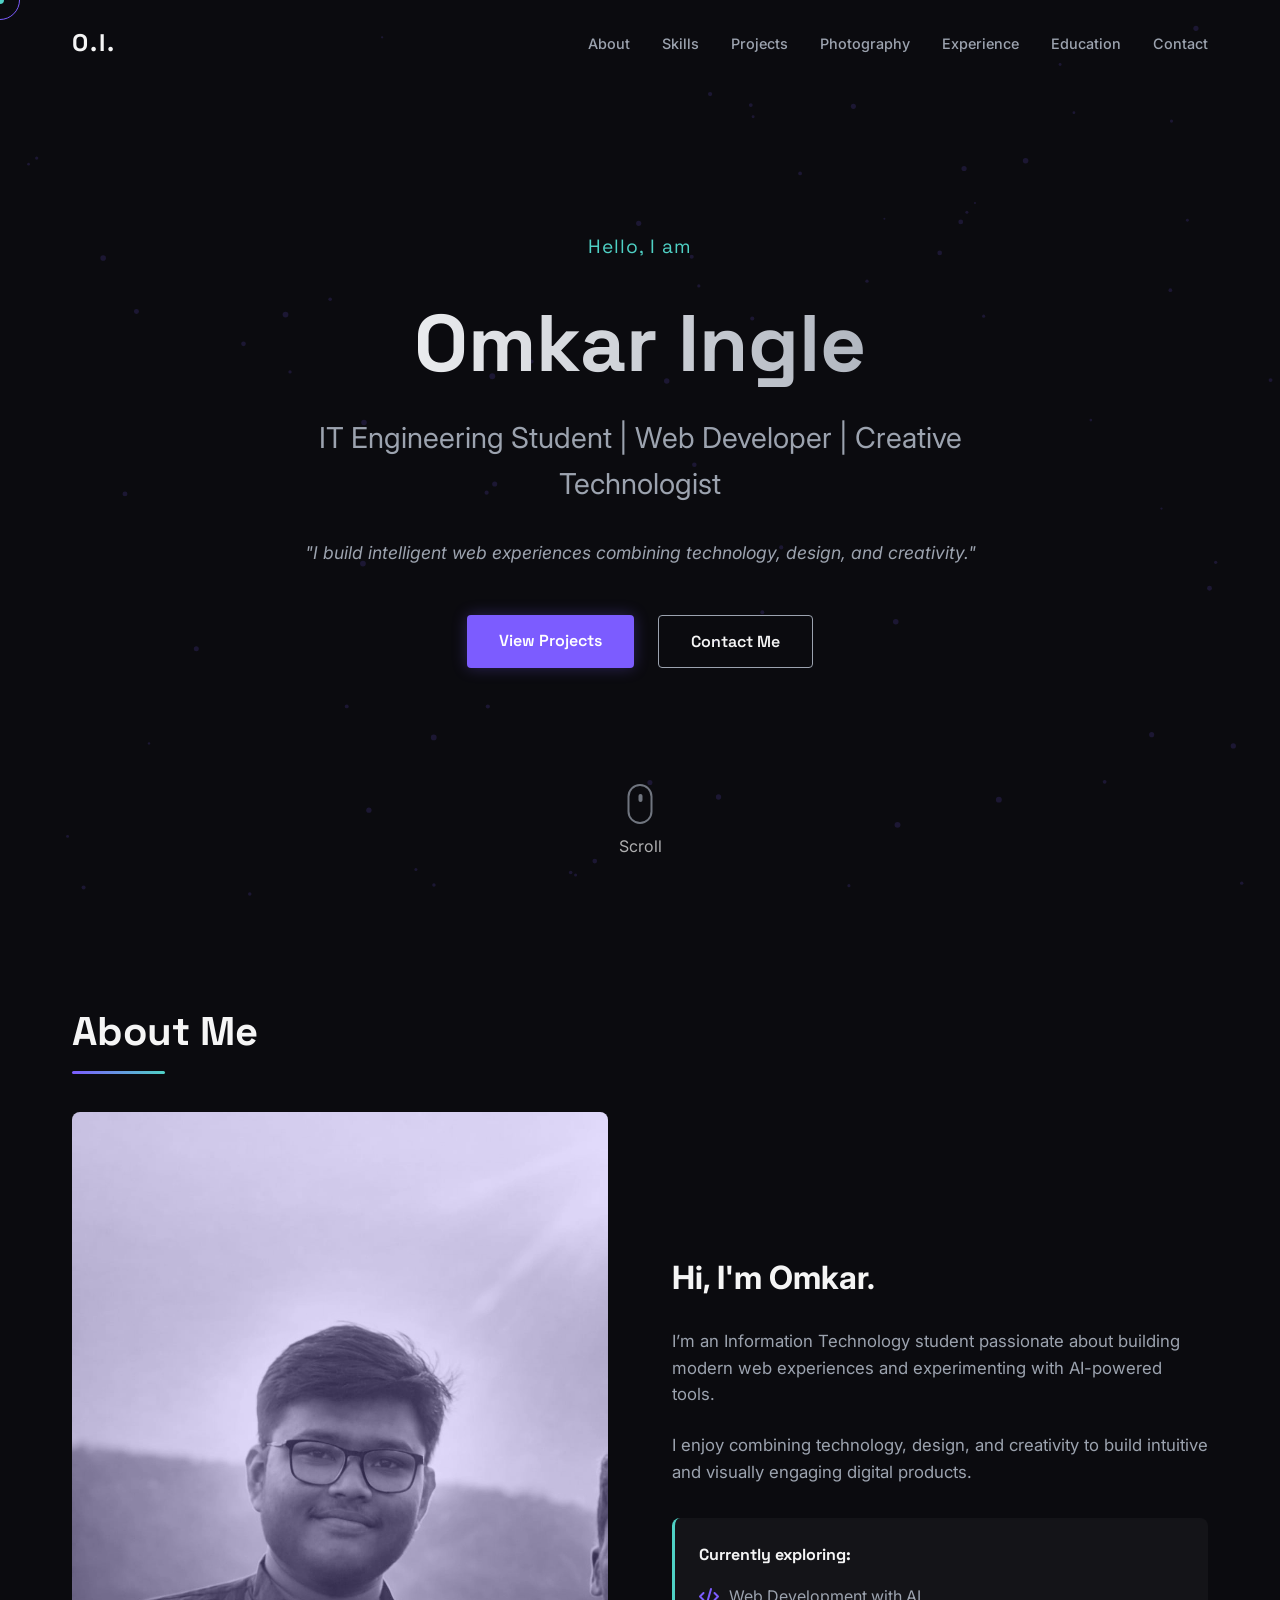
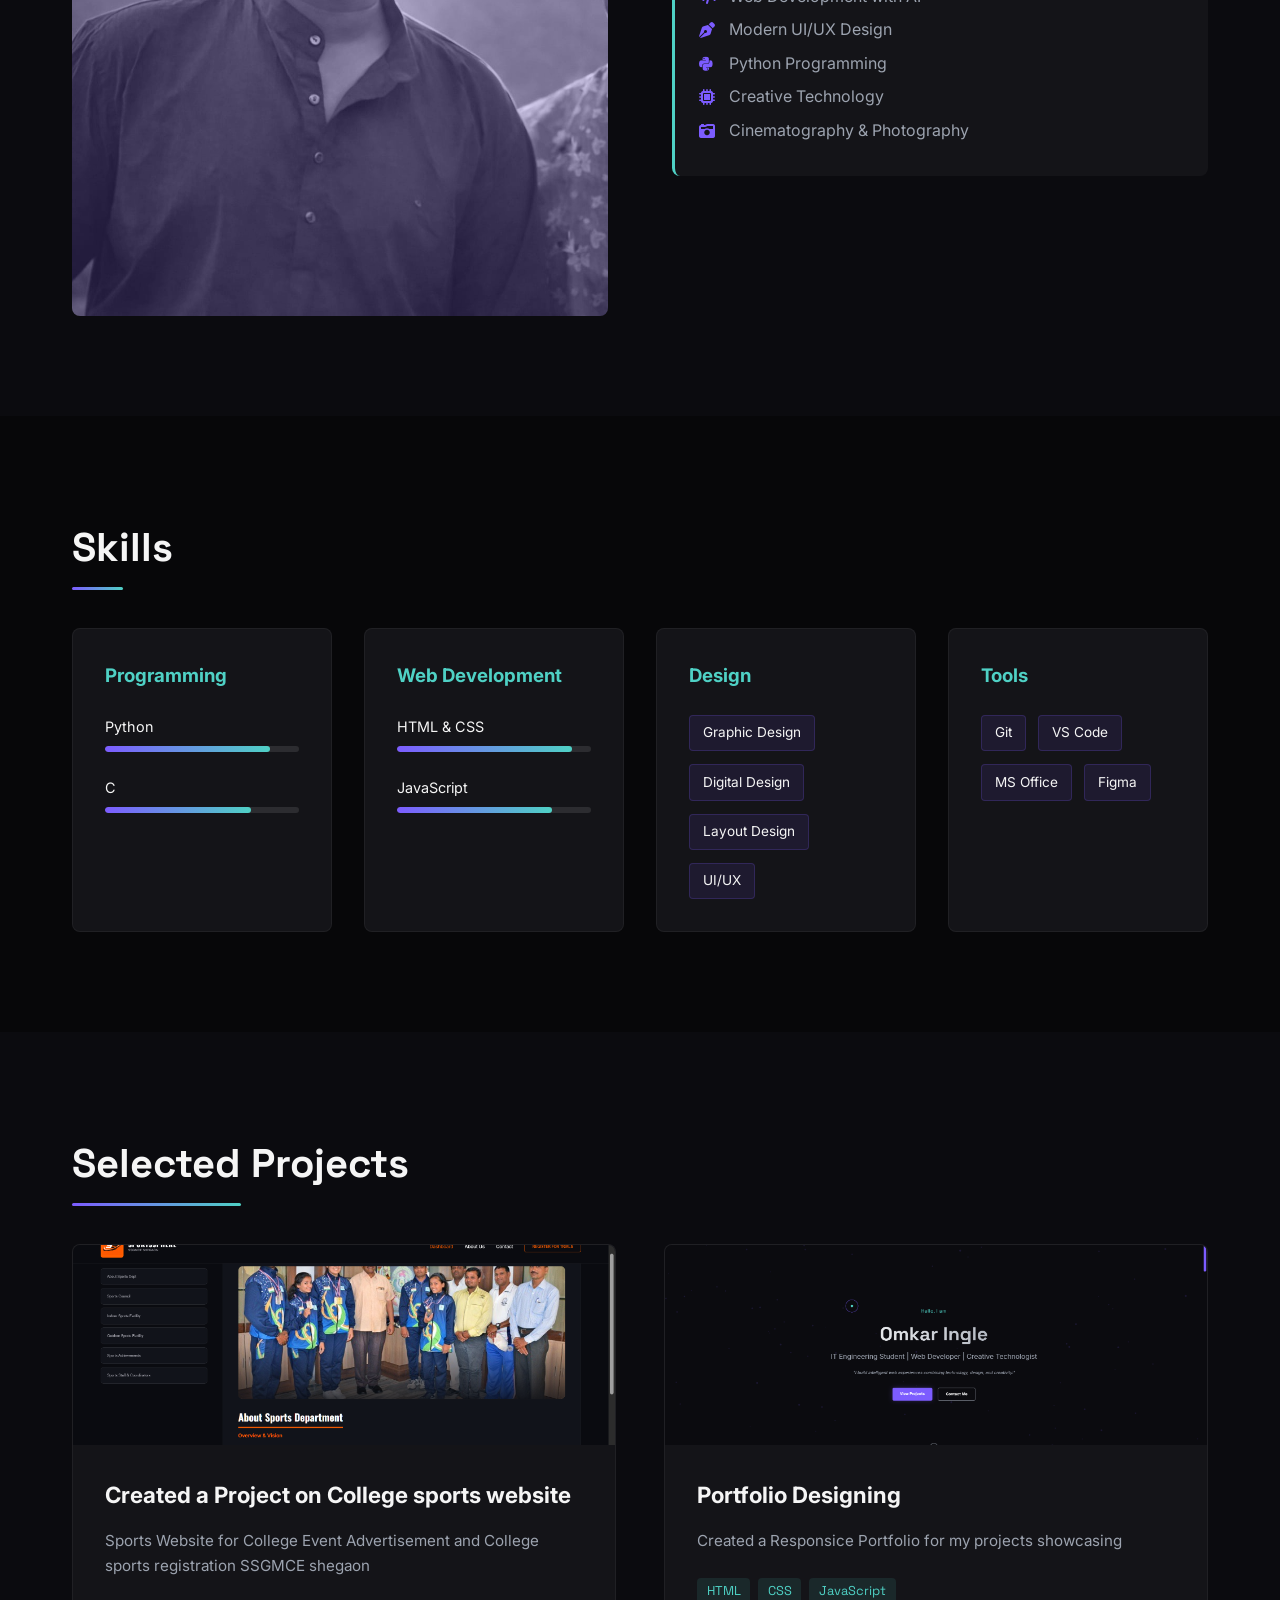
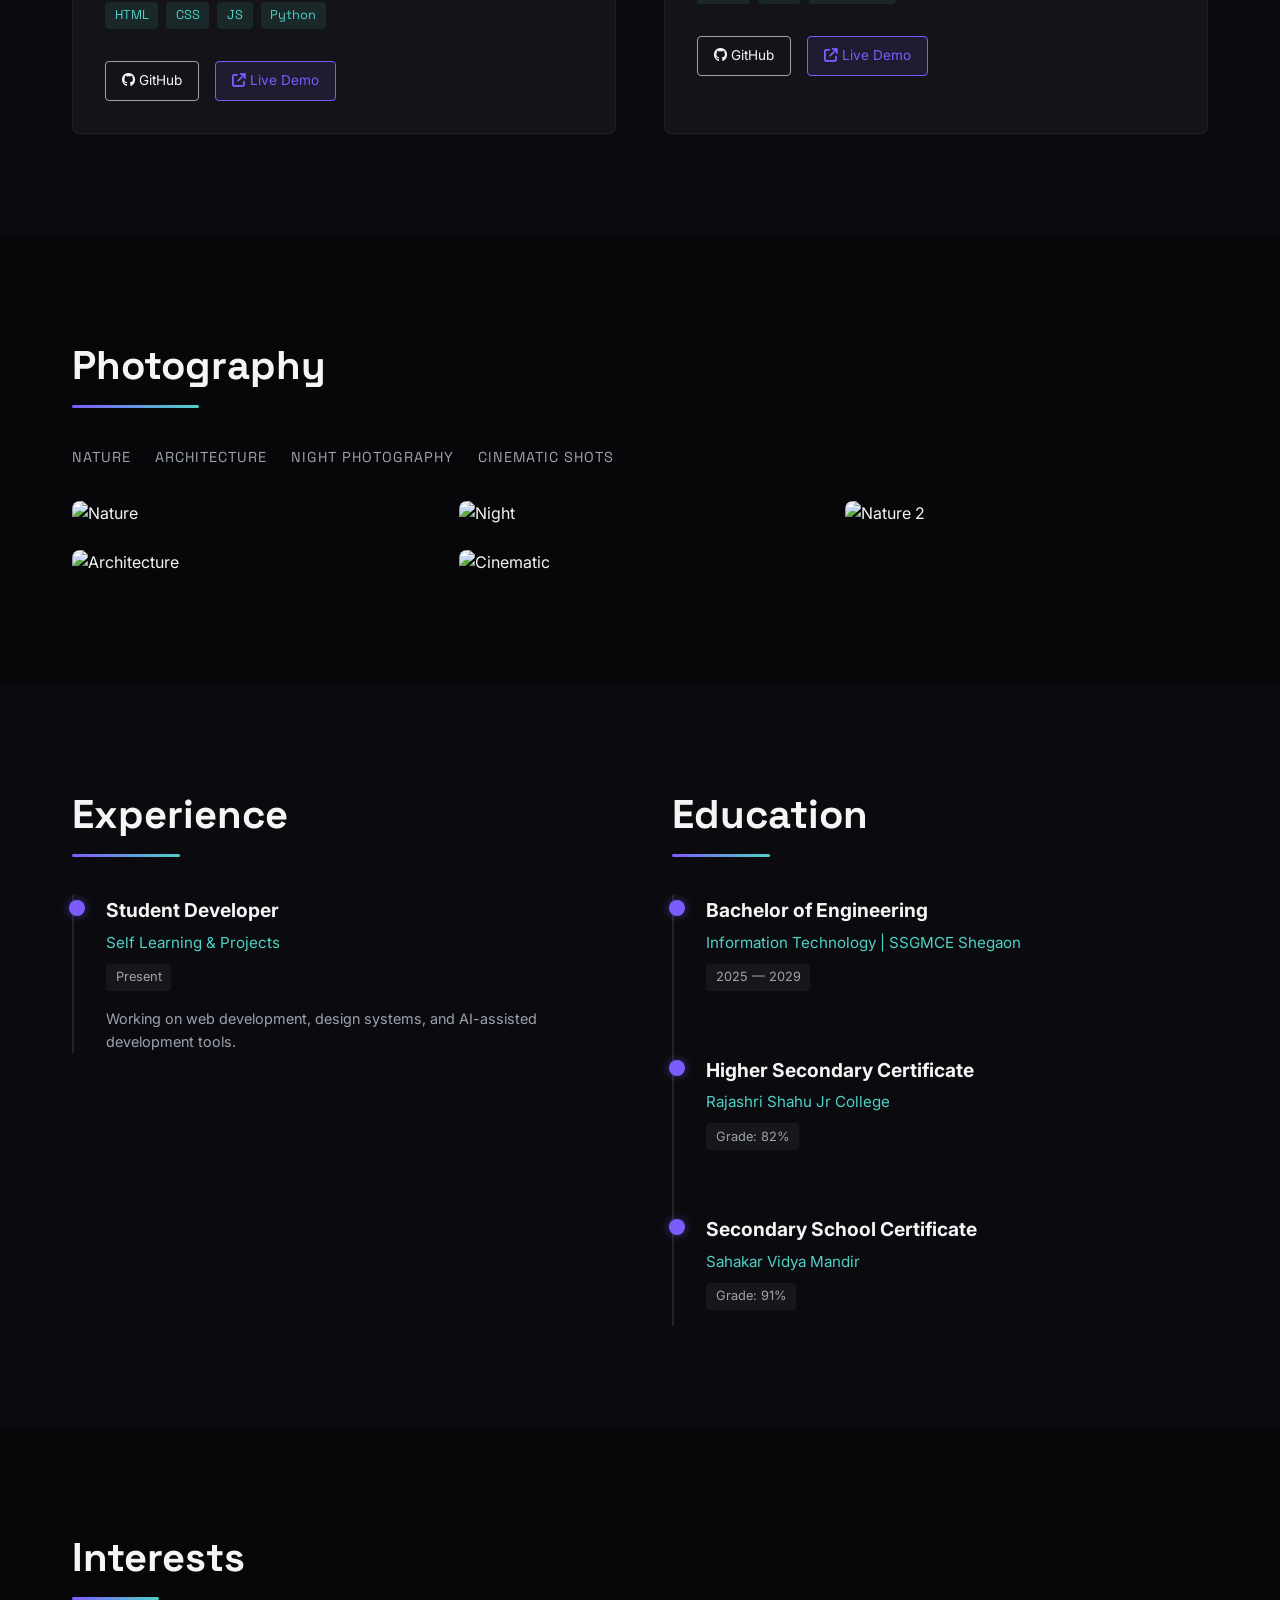
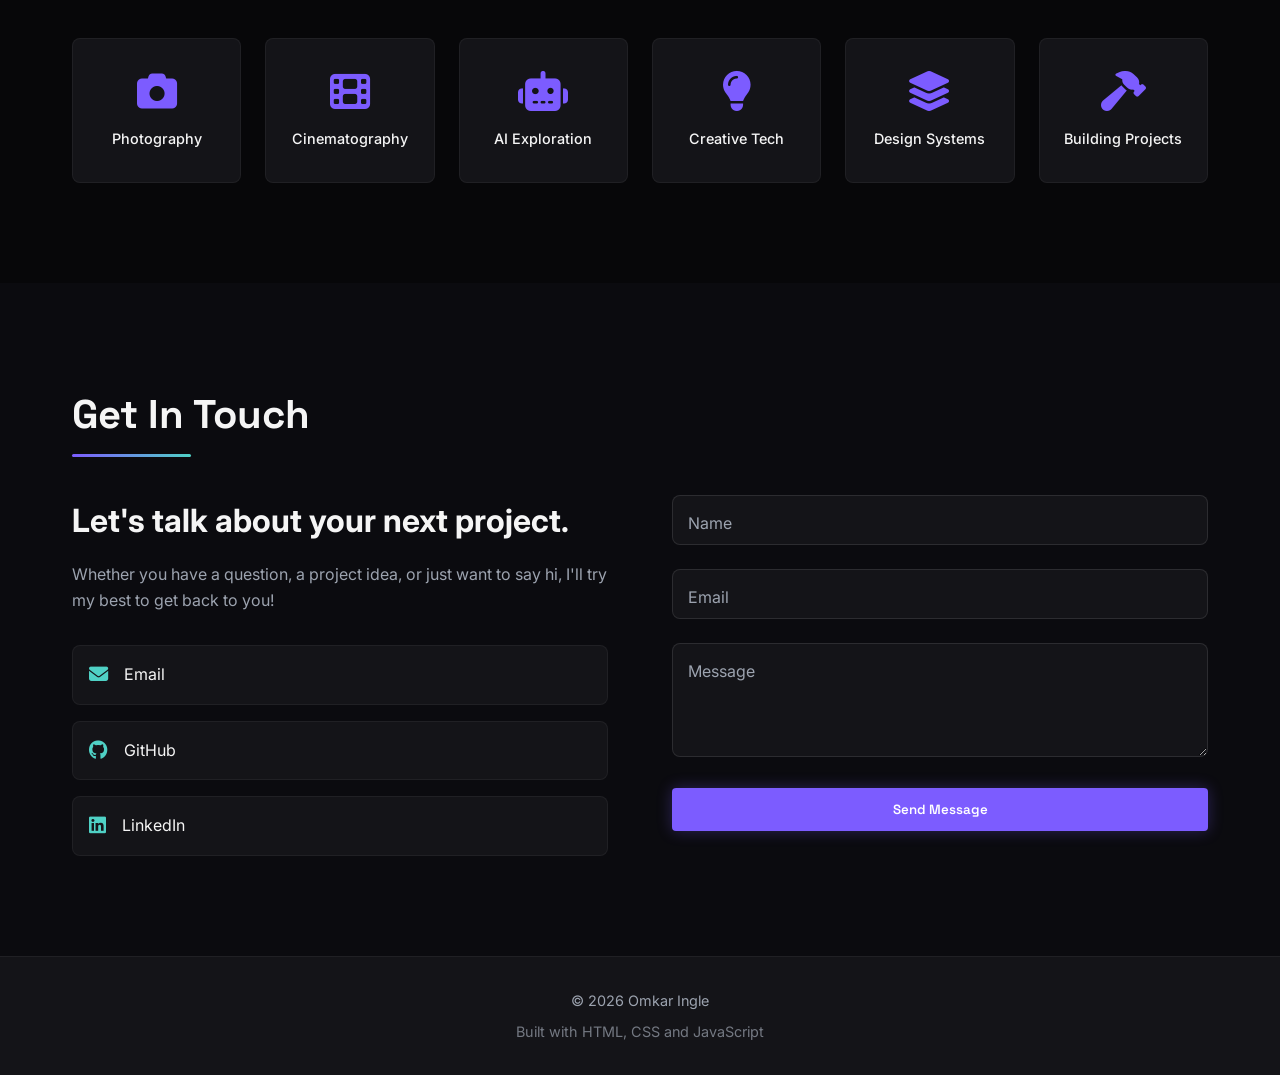
==== index.html @ 9ba8e167 "Rename 7index.html to index.html" ====
<!DOCTYPE html>
<html lang="en">
<head>
    <meta charset="UTF-8">
    <meta name="viewport" content="width=device-width, initial-scale=1.0">
    <title>Omkar Ingle | Personal Portfolio</title>
    
    <link rel="preconnect" href="https://fonts.googleapis.com">
    <link rel="preconnect" href="https://fonts.gstatic.com" crossorigin>
    <link href="https://fonts.googleapis.com/css2?family=Inter:wght@300;400;500;600&family=Space+Grotesk:wght@400;500;600;700&display=swap" rel="stylesheet">
    
    <link rel="stylesheet" href="https://cdnjs.cloudflare.com/ajax/libs/font-awesome/6.4.0/css/all.min.css">
    
    <link rel="stylesheet" href="style.css">
</head>
<body>

    <div class="cursor-dot" data-cursor-dot></div>
    <div class="cursor-outline" data-cursor-outline></div>

    <nav class="navbar" id="navbar">
        <div class="nav-container">
            <a href="#hero" class="logo">O.I.</a>
            <div class="nav-links">
                <a href="#about">About</a>
                <a href="#skills">Skills</a>
                <a href="#projects">Projects</a>
                <a href="#photography">Photography</a>
                <a href="#experience">Experience</a>
                <a href="#education">Education</a>
                <a href="#contact">Contact</a>
            </div>
            <div class="hamburger">
                <div class="line"></div>
                <div class="line"></div>
                <div class="line"></div>
            </div>
        </div>
    </nav>

    <div class="mobile-menu">
        <a href="#about">About</a>
        <a href="#skills">Skills</a>
        <a href="#projects">Projects</a>
        <a href="#photography">Photography</a>
        <a href="#experience">Experience</a>
        <a href="#education">Education</a>
        <a href="#contact">Contact</a>
    </div>

    <section id="hero" class="hero">
        <canvas id="particles-canvas"></canvas>
        <div class="hero-content fade-in">
            <p class="greeting">Hello, I am</p>
            <h1 class="name">Omkar Ingle</h1>
            <h2 class="title">IT Engineering Student | Web Developer | Creative Technologist</h2>
            <p class="tagline">"I build intelligent web experiences combining technology, design, and creativity."</p>
            <div class="hero-btns">
                <a href="#projects" class="btn btn-primary">View Projects</a>
                <a href="#contact" class="btn btn-secondary">Contact Me</a>
            </div>
        </div>
        <div class="scroll-indicator">
            <div class="mouse"></div>
            <p>Scroll</p>
        </div>
    </section>

    <section id="about" class="section">
        <div class="container">
            <h2 class="section-title fade-in">About Me</h2>
            <div class="about-grid">
                <div class="about-image fade-in left">
                    <div class="img-wrapper">
                        <img src="WhatsApp Image 2026-02-23 at 8.12.24 PM.jpeg" alt="Omkar Ingle">
                    </div>
                </div>
                <div class="about-text fade-in right">
                    <h3>Hi, I'm Omkar.</h3>
                    <p>I’m an Information Technology student passionate about building modern web experiences and experimenting with AI-powered tools.</p>
                    <p>I enjoy combining technology, design, and creativity to build intuitive and visually engaging digital products.</p>
                    <div class="exploring-box">
                        <h4>Currently exploring:</h4>
                        <ul>
                            <li><i class="fa-solid fa-code"></i> Web Development with AI</li>
                            <li><i class="fa-solid fa-pen-nib"></i> Modern UI/UX Design</li>
                            <li><i class="fa-brands fa-python"></i> Python Programming</li>
                            <li><i class="fa-solid fa-microchip"></i> Creative Technology</li>
                            <li><i class="fa-solid fa-camera-retro"></i> Cinematography & Photography</li>
                        </ul>
                    </div>
                </div>
            </div>
        </div>
    </section>

    <section id="skills" class="section bg-darker">
        <div class="container">
            <h2 class="section-title fade-in">Skills</h2>
            <div class="skills-grid">
                
                <div class="skill-card fade-in">
                    <h3>Programming</h3>
                    <div class="skill-item">
                        <div class="skill-info"><span>Python</span></div>
                        <div class="progress-bar"><div class="progress" style="width: 85%;"></div></div>
                    </div>
                    <div class="skill-item">
                        <div class="skill-info"><span>C</span></div>
                        <div class="progress-bar"><div class="progress" style="width: 75%;"></div></div>
                    </div>
                </div>

                <div class="skill-card fade-in" style="transition-delay: 0.1s;">
                    <h3>Web Development</h3>
                    <div class="skill-item">
                        <div class="skill-info"><span>HTML & CSS</span></div>
                        <div class="progress-bar"><div class="progress" style="width: 90%;"></div></div>
                    </div>
                    <div class="skill-item">
                        <div class="skill-info"><span>JavaScript</span></div>
                        <div class="progress-bar"><div class="progress" style="width: 80%;"></div></div>
                    </div>
                </div>

                <div class="skill-card fade-in" style="transition-delay: 0.2s;">
                    <h3>Design</h3>
                    <div class="skill-tags">
                        <span class="tag">Graphic Design</span>
                        <span class="tag">Digital Design</span>
                        <span class="tag">Layout Design</span>
                        <span class="tag">UI/UX</span>
                    </div>
                </div>

                <div class="skill-card fade-in" style="transition-delay: 0.3s;">
                    <h3>Tools</h3>
                    <div class="skill-tags">
                        <span class="tag">Git</span>
                        <span class="tag">VS Code</span>
                        <span class="tag">MS Office</span>
                        <span class="tag">Figma</span>
                    </div>
                </div>

            </div>
        </div>
    </section>

    <section id="projects" class="section">
        <div class="container">
            <h2 class="section-title fade-in">Selected Projects</h2>
            <div class="projects-grid">
                
                <div class="project-card fade-in">
                    <div class="project-img">
                        <img src="Screenshot (222).png" alt="Project 1">
                    </div>
                    <div class="project-content">
                        <h3>Created a Project on College sports website</h3>
                        <p>Sports Website for College Event Advertisement and College sports registration SSGMCE shegaon</p>
                        <div class="tech-stack">
                            <span>HTML</span><span>CSS</span><span>JS</span><span>Python</span>
                        </div>
                        <div class="project-links">
                            <a href="#" class="btn-sm"><i class="fa-brands fa-github"></i> GitHub</a>
                            <a href="#" class="btn-sm primary"><i class="fa-solid fa-arrow-up-right-from-square"></i> Live Demo</a>
                        </div>
                    </div>
                </div>

                <div class="project-card fade-in" style="transition-delay: 0.1s;">
                    <div class="project-img">
                        <img src="Screenshot (244).png" alt="Project 2">
                    </div>
                    <div class="project-content">
                        <h3>Portfolio Designing</h3>
                        <p>Created a Responsice Portfolio for my projects showcasing</p>
                        <div class="tech-stack">
                            <span>HTML</span><span>CSS</span><span>JavaScript</span>
                        </div>
                        <div class="project-links">
                            <a href="#" class="btn-sm"><i class="fa-brands fa-github"></i> GitHub</a>
                            <a href="#" class="btn-sm primary"><i class="fa-solid fa-arrow-up-right-from-square"></i> Live Demo</a>
                        </div>
                    </div>
                </div>

            </div>
        </div>
    </section>

    <section id="photography" class="section bg-darker">
        <div class="container">
            <h2 class="section-title fade-in">Photography</h2>
            <div class="gallery-categories fade-in">
                <span>Nature</span>
                <span>Architecture</span>
                <span>Night Photography</span>
                <span>Cinematic Shots</span>
            </div>
            <div class="masonry-grid fade-in">
                <div class="masonry-item"><img src="https://images.unsplash.com/photo-472214103451-9374bd1c798e?q=80&w=600&auto=format&fit=crop" alt="Nature" onclick="openLightbox(this.src)"></div>
                <div class="masonry-item"><img src="https://images.unsplash.com/photo-514565131-fce0801e5785?q=80&w=600&auto=format&fit=crop" alt="Architecture" onclick="openLightbox(this.src)"></div>
                <div class="masonry-item"><img src="https://images.unsplash.com/photo-478860409686-2678af4943f6?q=80&w=600&auto=format&fit=crop" alt="Night" onclick="openLightbox(this.src)"></div>
                <div class="masonry-item"><img src="https://images.unsplash.com/photo-505322022379-7c3353ee6291?q=80&w=600&auto=format&fit=crop" alt="Cinematic" onclick="openLightbox(this.src)"></div>
                <div class="masonry-item"><img src="https://images.unsplash.com/photo-520645521318-f06a70fc4970?q=80&w=600&auto=format&fit=crop" alt="Nature 2" onclick="openLightbox(this.src)"></div>
            </div>
        </div>
    </section>

    <div id="lightbox" class="lightbox">
        <span class="close-lightbox" onclick="closeLightbox()">&times;</span>
        <img class="lightbox-content" id="lightbox-img">
    </div>

    <section id="experience" class="section">
        <div class="container timeline-container">
            <div class="timeline-column fade-in left">
                <h2 class="section-title">Experience</h2>
                <div class="timeline">
                    <div class="timeline-item">
                        <div class="timeline-dot"></div>
                        <div class="timeline-content">
                            <h4>Student Developer</h4>
                            <h5>Self Learning & Projects</h5>
                            <span class="date">Present</span>
                            <p>Working on web development, design systems, and AI-assisted development tools.</p>
                        </div>
                    </div>
                </div>
            </div>
            
            <div class="timeline-column fade-in right" id="education">
                <h2 class="section-title">Education</h2>
                <div class="timeline">
                    <div class="timeline-item">
                        <div class="timeline-dot"></div>
                        <div class="timeline-content">
                            <h4>Bachelor of Engineering</h4>
                            <h5>Information Technology | SSGMCE Shegaon</h5>
                            <span class="date">2025 — 2029</span>
                        </div>
                    </div>
                    <div class="timeline-item">
                        <div class="timeline-dot"></div>
                        <div class="timeline-content">
                            <h4>Higher Secondary Certificate</h4>
                            <h5>Rajashri Shahu Jr College</h5>
                            <span class="date">Grade: 82%</span>
                        </div>
                    </div>
                    <div class="timeline-item">
                        <div class="timeline-dot"></div>
                        <div class="timeline-content">
                            <h4>Secondary School Certificate</h4>
                            <h5>Sahakar Vidya Mandir</h5>
                            <span class="date">Grade: 91%</span>
                        </div>
                    </div>
                </div>
            </div>
        </div>
    </section>

    <section id="interests" class="section bg-darker">
        <div class="container">
            <h2 class="section-title fade-in">Interests</h2>
            <div class="interests-grid">
                <div class="interest-card fade-in"><i class="fa-solid fa-camera"></i><h4>Photography</h4></div>
                <div class="interest-card fade-in" style="transition-delay: 0.1s;"><i class="fa-solid fa-film"></i><h4>Cinematography</h4></div>
                <div class="interest-card fade-in" style="transition-delay: 0.2s;"><i class="fa-solid fa-robot"></i><h4>AI Exploration</h4></div>
                <div class="interest-card fade-in" style="transition-delay: 0.3s;"><i class="fa-solid fa-lightbulb"></i><h4>Creative Tech</h4></div>
                <div class="interest-card fade-in" style="transition-delay: 0.4s;"><i class="fa-solid fa-layer-group"></i><h4>Design Systems</h4></div>
                <div class="interest-card fade-in" style="transition-delay: 0.5s;"><i class="fa-solid fa-hammer"></i><h4>Building Projects</h4></div>
            </div>
        </div>
    </section>

    <section id="contact" class="section">
        <div class="container">
            <h2 class="section-title fade-in">Get In Touch</h2>
            <div class="contact-wrapper">
                <div class="contact-info fade-in left">
                    <h3>Let's talk about your next project.</h3>
                    <p>Whether you have a question, a project idea, or just want to say hi, I'll try my best to get back to you!</p>
                    <div class="social-links">
                        <a href="mailto:hello@example.com" class="social-btn"><i class="fa-solid fa-envelope"></i> Email</a>
                        <a href="#" class="social-btn"><i class="fa-brands fa-github"></i> GitHub</a>
                        <a href="#" class="social-btn"><i class="fa-brands fa-linkedin"></i> LinkedIn</a>
                    </div>
                </div>
                <form class="contact-form fade-in right">
                    <div class="input-group">
                        <input type="text" id="name" required placeholder=" ">
                        <label for="name">Name</label>
                    </div>
                    <div class="input-group">
                        <input type="email" id="email" required placeholder=" ">
                        <label for="email">Email</label>
                    </div>
                    <div class="input-group">
                        <textarea id="message" rows="5" required placeholder=" "></textarea>
                        <label for="message">Message</label>
                    </div>
                    <button type="submit" class="btn btn-primary btn-glow">Send Message</button>
                </form>
            </div>
        </div>
    </section>

    <footer>
        <div class="container footer-content">
            <p>&copy; 2026 Omkar Ingle</p>
            <p class="built-with">Built with HTML, CSS and JavaScript</p>
        </div>
    </footer>

    <script src="script.js"></script>
</body>
</html>
---- style.css ----
/* =========================================
   VARIABLES & SETUP
========================================= */
:root {
    --bg: #0B0B0F;
    --card: #141418;
    --primary: #7C5CFF;
    --secondary: #4FD1C5;
    --text: #F5F5F5;
    --text-sec: #9CA3AF;
    --font-heading: 'Space Grotesk', sans-serif;
    --font-body: 'Inter', sans-serif;
    --transition: all 0.3s cubic-bezier(0.25, 0.8, 0.25, 1);
}

* {
    margin: 0;
    padding: 0;
    box-sizing: border-box;
}

html {
    scroll-behavior: smooth;
    scrollbar-width: thin;
    scrollbar-color: var(--primary) var(--bg);
}

body {
    font-family: var(--font-body);
    background-color: var(--bg);
    color: var(--text);
    line-height: 1.6;
    overflow-x: hidden;
    cursor: none; /* Hide default cursor for custom cursor */
}

a {
    text-decoration: none;
    color: inherit;
}

ul {
    list-style: none;
}

.container {
    max-width: 1200px;
    margin: 0 auto;
    padding: 0 2rem;
}

.section {
    padding: 100px 0;
}

.bg-darker {
    background-color: #070709;
}

.section-title {
    font-family: var(--font-heading);
    font-size: 2.5rem;
    margin-bottom: 3rem;
    position: relative;
    display: inline-block;
}

.section-title::after {
    content: '';
    position: absolute;
    bottom: -10px;
    left: 0;
    width: 50%;
    height: 3px;
    background: linear-gradient(90deg, var(--primary), var(--secondary));
    border-radius: 2px;
}

/* =========================================
   CUSTOM CURSOR
========================================= */
.cursor-dot {
    width: 8px;
    height: 8px;
    background-color: var(--secondary);
    position: fixed;
    top: 0;
    left: 0;
    transform: translate(-50%, -50%);
    border-radius: 50%;
    z-index: 9999;
    pointer-events: none;
}

.cursor-outline {
    width: 40px;
    height: 40px;
    border: 1px solid var(--primary);
    position: fixed;
    top: 0;
    left: 0;
    transform: translate(-50%, -50%);
    border-radius: 50%;
    z-index: 9998;
    pointer-events: none;
    transition: width 0.2s, height 0.2s, background-color 0.2s;
}

/* =========================================
   NAVIGATION
========================================= */
.navbar {
    position: fixed;
    top: 0;
    width: 100%;
    padding: 1.5rem 0;
    z-index: 1000;
    transition: var(--transition);
}

.navbar.scrolled {
    background: rgba(11, 11, 15, 0.85);
    backdrop-filter: blur(10px);
    padding: 1rem 0;
    box-shadow: 0 4px 30px rgba(0, 0, 0, 0.1);
}

.nav-container {
    max-width: 1200px;
    margin: 0 auto;
    padding: 0 2rem;
    display: flex;
    justify-content: space-between;
    align-items: center;
}

.logo {
    font-family: var(--font-heading);
    font-size: 1.5rem;
    font-weight: 700;
    color: var(--text);
    letter-spacing: 2px;
}

.nav-links {
    display: flex;
    gap: 2rem;
}

.nav-links a {
    font-size: 0.9rem;
    font-weight: 500;
    color: var(--text-sec);
    transition: var(--transition);
    position: relative;
}

.nav-links a:hover {
    color: var(--text);
}

.nav-links a::after {
    content: '';
    position: absolute;
    width: 0;
    height: 2px;
    bottom: -5px;
    left: 0;
    background-color: var(--primary);
    transition: var(--transition);
}

.nav-links a:hover::after {
    width: 100%;
}

.hamburger {
    display: none;
    cursor: pointer;
}

.hamburger .line {
    width: 25px;
    height: 2px;
    background-color: var(--text);
    margin: 5px;
    transition: var(--transition);
}

.mobile-menu {
    position: fixed;
    top: 0;
    right: -100%;
    width: 70%;
    height: 100vh;
    background-color: var(--card);
    display: flex;
    flex-direction: column;
    justify-content: center;
    align-items: center;
    gap: 2rem;
    z-index: 999;
    transition: 0.5s ease-in-out;
}

.mobile-menu.active {
    right: 0;
}

/* =========================================
   HERO SECTION
========================================= */
.hero {
    height: 100vh;
    display: flex;
    align-items: center;
    position: relative;
    padding: 0 2rem;
    overflow: hidden;
}

#particles-canvas {
    position: absolute;
    top: 0;
    left: 0;
    width: 100%;
    height: 100%;
    z-index: 0;
    opacity: 0.5;
}

.hero-content {
    max-width: 800px;
    margin: 0 auto;
    position: relative;
    z-index: 1;
    text-align: center;
}

.greeting {
    color: var(--secondary);
    font-family: var(--font-heading);
    font-size: 1.2rem;
    margin-bottom: 1rem;
    letter-spacing: 1px;
}

.name {
    font-family: var(--font-heading);
    font-size: 5rem;
    font-weight: 700;
    margin-bottom: 0.5rem;
    background: linear-gradient(to right, #fff, var(--text-sec));
    -webkit-background-clip: text;
    -webkit-text-fill-color: transparent;
}

.title {
    font-size: 1.8rem;
    color: var(--text-sec);
    font-weight: 400;
    margin-bottom: 2rem;
}

.tagline {
    font-size: 1.1rem;
    color: var(--text-sec);
    margin-bottom: 3rem;
    font-style: italic;
}

.hero-btns {
    display: flex;
    gap: 1.5rem;
    justify-content: center;
}

.btn {
    padding: 0.8rem 2rem;
    border-radius: 4px;
    font-family: var(--font-heading);
    font-weight: 600;
    transition: var(--transition);
    cursor: pointer;
    border: none;
    outline: none;
}

.btn-primary {
    background-color: var(--primary);
    color: #fff;
    box-shadow: 0 0 15px rgba(124, 92, 255, 0.3);
}

.btn-primary:hover {
    box-shadow: 0 0 25px rgba(124, 92, 255, 0.6);
    transform: translateY(-2px);
}

.btn-secondary {
    background-color: transparent;
    color: var(--text);
    border: 1px solid var(--text-sec);
}

.btn-secondary:hover {
    border-color: var(--secondary);
    color: var(--secondary);
    transform: translateY(-2px);
}

.scroll-indicator {
    position: absolute;
    bottom: 40px;
    left: 50%;
    transform: translateX(-50%);
    display: flex;
    flex-direction: column;
    align-items: center;
    gap: 10px;
    z-index: 1;
    opacity: 0.7;
    animation: bounce 2s infinite;
}

.mouse {
    width: 25px;
    height: 40px;
    border: 2px solid var(--text-sec);
    border-radius: 15px;
    position: relative;
}

.mouse::before {
    content: '';
    position: absolute;
    top: 8px;
    left: 50%;
    transform: translateX(-50%);
    width: 4px;
    height: 8px;
    background-color: var(--text-sec);
    border-radius: 2px;
    animation: scroll 1.5s infinite;
}

@keyframes scroll {
    0% { top: 8px; opacity: 1; }
    100% { top: 20px; opacity: 0; }
}

@keyframes bounce {
    0%, 20%, 50%, 80%, 100% { transform: translateY(0) translateX(-50%); }
    40% { transform: translateY(-10px) translateX(-50%); }
    60% { transform: translateY(-5px) translateX(-50%); }
}

/* =========================================
   ABOUT SECTION
========================================= */
.about-grid {
    display: grid;
    grid-template-columns: 1fr 1fr;
    gap: 4rem;
    align-items: center;
}

.img-wrapper {
    position: relative;
    border-radius: 8px;
    overflow: hidden;
}

.img-wrapper::before {
    content: '';
    position: absolute;
    top: 0; left: 0; width: 100%; height: 100%;
    background-color: rgba(124, 92, 255, 0.2);
    z-index: 1;
    transition: var(--transition);
}

.img-wrapper:hover::before {
    background-color: transparent;
}

.img-wrapper img {
    width: 100%;
    height: auto;
    display: block;
    filter: grayscale(100%);
    transition: var(--transition);
}

.img-wrapper:hover img {
    filter: grayscale(0%);
    transform: scale(1.05);
}

.about-text h3 {
    font-size: 2rem;
    margin-bottom: 1.5rem;
    color: var(--text);
}

.about-text p {
    color: var(--text-sec);
    margin-bottom: 1.5rem;
    font-size: 1.05rem;
}

.exploring-box {
    background-color: var(--card);
    padding: 1.5rem;
    border-radius: 8px;
    border-left: 3px solid var(--secondary);
    margin-top: 2rem;
}

.exploring-box h4 {
    margin-bottom: 1rem;
    font-family: var(--font-heading);
}

.exploring-box ul li {
    margin-bottom: 0.5rem;
    color: var(--text-sec);
    display: flex;
    align-items: center;
    gap: 10px;
}

.exploring-box ul li i {
    color: var(--primary);
    width: 20px;
}

/* =========================================
   SKILLS SECTION
========================================= */
.skills-grid {
    display: grid;
    grid-template-columns: repeat(auto-fit, minmax(250px, 1fr));
    gap: 2rem;
}

.skill-card {
    background-color: var(--card);
    padding: 2rem;
    border-radius: 8px;
    transition: var(--transition);
    border: 1px solid rgba(255,255,255,0.05);
}

.skill-card:hover {
    transform: translateY(-5px);
    border-color: rgba(124, 92, 255, 0.3);
    box-shadow: 0 10px 30px rgba(0,0,0,0.5);
}

.skill-card h3 {
    margin-bottom: 1.5rem;
    color: var(--secondary);
}

.skill-item {
    margin-bottom: 1.5rem;
}

.skill-info {
    display: flex;
    justify-content: space-between;
    margin-bottom: 0.5rem;
    font-size: 0.9rem;
}

.progress-bar {
    width: 100%;
    height: 6px;
    background-color: rgba(255,255,255,0.1);
    border-radius: 3px;
    overflow: hidden;
}

.progress {
    height: 100%;
    background: linear-gradient(90deg, var(--primary), var(--secondary));
    border-radius: 3px;
    transform-origin: left;
    animation: fillProgress 1.5s ease-out forwards;
}

.skill-tags {
    display: flex;
    flex-wrap: wrap;
    gap: 0.8rem;
}

.tag {
    background-color: rgba(124, 92, 255, 0.1);
    color: var(--text);
    padding: 0.4rem 0.8rem;
    border-radius: 4px;
    font-size: 0.85rem;
    border: 1px solid rgba(124, 92, 255, 0.2);
    transition: var(--transition);
}

.tag:hover {
    background-color: rgba(124, 92, 255, 0.3);
}

/* =========================================
   PROJECTS SECTION
========================================= */
.projects-grid {
    display: grid;
    grid-template-columns: repeat(auto-fit, minmax(350px, 1fr));
    gap: 3rem;
}

.project-card {
    background-color: var(--card);
    border-radius: 8px;
    overflow: hidden;
    transition: var(--transition);
    border: 1px solid rgba(255,255,255,0.05);
}

.project-card:hover {
    transform: translateY(-10px);
    box-shadow: 0 15px 40px rgba(0,0,0,0.4);
}

.project-img {
    width: 100%;
    height: 200px;
    overflow: hidden;
}

.project-img img {
    width: 100%;
    height: 100%;
    object-fit: cover;
    transition: transform 0.5s ease;
}

.project-card:hover .project-img img {
    transform: scale(1.1);
}

.project-content {
    padding: 2rem;
}

.project-content h3 {
    font-size: 1.4rem;
    margin-bottom: 1rem;
}

.project-content p {
    color: var(--text-sec);
    font-size: 0.95rem;
    margin-bottom: 1.5rem;
}

.tech-stack {
    display: flex;
    flex-wrap: wrap;
    gap: 0.5rem;
    margin-bottom: 2rem;
    font-family: var(--font-heading);
    font-size: 0.8rem;
    color: var(--secondary);
}

.tech-stack span {
    background: rgba(79, 209, 197, 0.1);
    padding: 0.2rem 0.6rem;
    border-radius: 4px;
}

.project-links {
    display: flex;
    gap: 1rem;
}

.btn-sm {
    font-size: 0.85rem;
    padding: 0.5rem 1rem;
    border-radius: 4px;
    border: 1px solid var(--text-sec);
    transition: var(--transition);
}

.btn-sm:hover {
    border-color: var(--text);
    color: #fff;
}

.btn-sm.primary {
    background-color: rgba(124, 92, 255, 0.1);
    border-color: var(--primary);
    color: var(--primary);
}

.btn-sm.primary:hover {
    background-color: var(--primary);
    color: #fff;
}

/* =========================================
   PHOTOGRAPHY SECTION
========================================= */
.gallery-categories {
    display: flex;
    gap: 1.5rem;
    margin-bottom: 2rem;
    flex-wrap: wrap;
}

.gallery-categories span {
    color: var(--text-sec);
    cursor: pointer;
    transition: var(--transition);
    font-family: var(--font-heading);
    font-size: 0.9rem;
    text-transform: uppercase;
    letter-spacing: 1px;
}

.gallery-categories span:hover, .gallery-categories span.active {
    color: var(--secondary);
}

.masonry-grid {
    column-count: 3;
    column-gap: 1.5rem;
}

.masonry-item {
    break-inside: avoid;
    margin-bottom: 1.5rem;
    border-radius: 8px;
    overflow: hidden;
    cursor: pointer;
    position: relative;
}

.masonry-item img {
    width: 100%;
    display: block;
    transition: transform 0.4s ease;
}

.masonry-item::after {
    content: '\f00e';
    font-family: 'Font Awesome 6 Free';
    font-weight: 900;
    position: absolute;
    top: 50%;
    left: 50%;
    transform: translate(-50%, -50%) scale(0);
    color: #fff;
    font-size: 2rem;
    transition: var(--transition);
    opacity: 0;
    z-index: 2;
}

.masonry-item::before {
    content: '';
    position: absolute;
    top: 0; left: 0; width: 100%; height: 100%;
    background: rgba(0,0,0,0.4);
    opacity: 0;
    transition: var(--transition);
    z-index: 1;
}

.masonry-item:hover img {
    transform: scale(1.05);
}

.masonry-item:hover::before {
    opacity: 1;
}

.masonry-item:hover::after {
    opacity: 1;
    transform: translate(-50%, -50%) scale(1);
}

/* Lightbox */
.lightbox {
    display: none;
    position: fixed;
    z-index: 9999;
    padding-top: 50px;
    left: 0;
    top: 0;
    width: 100%;
    height: 100%;
    background-color: rgba(0, 0, 0, 0.9);
    backdrop-filter: blur(5px);
}

.lightbox-content {
    margin: auto;
    display: block;
    max-width: 90%;
    max-height: 80vh;
    object-fit: contain;
    animation: zoomIn 0.3s ease;
}

.close-lightbox {
    position: absolute;
    top: 30px;
    right: 40px;
    color: #f1f1f1;
    font-size: 40px;
    font-weight: bold;
    cursor: pointer;
    transition: 0.3s;
}

.close-lightbox:hover {
    color: var(--secondary);
}

@keyframes zoomIn {
    from {transform:scale(0.8); opacity:0} 
    to {transform:scale(1); opacity:1}
}

/* =========================================
   EXPERIENCE & EDUCATION (TIMELINE)
========================================= */
.timeline-container {
    display: grid;
    grid-template-columns: 1fr 1fr;
    gap: 4rem;
}

.timeline {
    position: relative;
    border-left: 2px solid rgba(255,255,255,0.1);
    padding-left: 2rem;
}

.timeline-item {
    position: relative;
    margin-bottom: 3rem;
}

.timeline-item:last-child {
    margin-bottom: 0;
}

.timeline-dot {
    position: absolute;
    width: 16px;
    height: 16px;
    background-color: var(--primary);
    border-radius: 50%;
    left: -37px;
    top: 5px;
    box-shadow: 0 0 10px rgba(124, 92, 255, 0.5);
}

.timeline-content h4 {
    font-size: 1.2rem;
    margin-bottom: 0.3rem;
}

.timeline-content h5 {
    color: var(--secondary);
    font-weight: 400;
    font-size: 0.95rem;
    margin-bottom: 0.5rem;
}

.timeline-content .date {
    display: inline-block;
    font-size: 0.8rem;
    color: var(--text-sec);
    background: rgba(255,255,255,0.05);
    padding: 0.2rem 0.6rem;
    border-radius: 4px;
    margin-bottom: 1rem;
}

.timeline-content p {
    color: var(--text-sec);
    font-size: 0.9rem;
}

/* =========================================
   INTERESTS SECTION
========================================= */
.interests-grid {
    display: grid;
    grid-template-columns: repeat(auto-fit, minmax(150px, 1fr));
    gap: 1.5rem;
}

.interest-card {
    background-color: var(--card);
    padding: 2rem 1rem;
    text-align: center;
    border-radius: 8px;
    transition: var(--transition);
    border: 1px solid rgba(255,255,255,0.05);
}

.interest-card i {
    font-size: 2.5rem;
    color: var(--primary);
    margin-bottom: 1rem;
    transition: var(--transition);
}

.interest-card h4 {
    font-size: 0.9rem;
    font-weight: 500;
}

.interest-card:hover {
    transform: translateY(-5px);
    background-color: rgba(124, 92, 255, 0.05);
    border-color: rgba(124, 92, 255, 0.3);
}

.interest-card:hover i {
    transform: scale(1.1);
    color: var(--secondary);
}

/* =========================================
   CONTACT SECTION
========================================= */
.contact-wrapper {
    display: grid;
    grid-template-columns: 1fr 1fr;
    gap: 4rem;
}

.contact-info h3 {
    font-size: 2rem;
    margin-bottom: 1rem;
}

.contact-info p {
    color: var(--text-sec);
    margin-bottom: 2rem;
}

.social-links {
    display: flex;
    flex-direction: column;
    gap: 1rem;
}

.social-btn {
    display: flex;
    align-items: center;
    gap: 1rem;
    background-color: var(--card);
    padding: 1rem;
    border-radius: 8px;
    transition: var(--transition);
    border: 1px solid rgba(255,255,255,0.05);
}

.social-btn i {
    font-size: 1.2rem;
    color: var(--secondary);
}

.social-btn:hover {
    transform: translateX(10px);
    border-color: var(--secondary);
}

.contact-form {
    display: flex;
    flex-direction: column;
    gap: 1.5rem;
}

.input-group {
    position: relative;
}

.input-group input,
.input-group textarea {
    width: 100%;
    padding: 1rem;
    background-color: var(--card);
    border: 1px solid rgba(255,255,255,0.1);
    border-radius: 8px;
    color: var(--text);
    font-family: var(--font-body);
    outline: none;
    transition: var(--transition);
}

.input-group textarea {
    resize: vertical;
}

.input-group label {
    position: absolute;
    left: 1rem;
    top: 1rem;
    color: var(--text-sec);
    pointer-events: none;
    transition: var(--transition);
}

.input-group input:focus,
.input-group textarea:focus {
    border-color: var(--primary);
    background-color: rgba(20, 20, 24, 0.8);
}

.input-group input:focus ~ label,
.input-group input:not(:placeholder-shown) ~ label,
.input-group textarea:focus ~ label,
.input-group textarea:not(:placeholder-shown) ~ label {
    top: -0.5rem;
    left: 0.8rem;
    font-size: 0.8rem;
    background-color: var(--bg);
    padding: 0 0.4rem;
    color: var(--primary);
}

.btn-glow {
    position: relative;
    overflow: hidden;
}

.btn-glow::before {
    content: '';
    position: absolute;
    top: 0; left: -100%; width: 100%; height: 100%;
    background: linear-gradient(90deg, transparent, rgba(255,255,255,0.2), transparent);
    transition: 0.5s;
}

.btn-glow:hover::before {
    left: 100%;
}

/* =========================================
   FOOTER
========================================= */
footer {
    background-color: var(--card);
    padding: 2rem 0;
    text-align: center;
    border-top: 1px solid rgba(255,255,255,0.05);
}

.footer-content {
    display: flex;
    flex-direction: column;
    gap: 0.5rem;
}

.footer-content p {
    color: var(--text-sec);
    font-size: 0.9rem;
}

.built-with {
    font-size: 0.8rem;
    opacity: 0.7;
}

/* =========================================
   ANIMATIONS & RESPONSIVE
========================================= */

/* Fade In Classes for JS */
.fade-in {
    opacity: 0;
    transform: translateY(30px);
    transition: opacity 0.8s ease-out, transform 0.8s ease-out;
}

.fade-in.left {
    transform: translateX(-30px);
}

.fade-in.right {
    transform: translateX(30px);
}

.fade-in.appear {
    opacity: 1;
    transform: translate(0);
}

/* Media Queries */
@media (max-width: 992px) {
    .name { font-size: 4rem; }
    .about-grid, .timeline-container, .contact-wrapper {
        grid-template-columns: 1fr;
        gap: 3rem;
    }
    .masonry-grid {
        column-count: 2;
    }
}

@media (max-width: 768px) {
    .nav-links { display: none; }
    .hamburger { display: block; }
    .name { font-size: 3rem; }
    .title { font-size: 1.2rem; }
    .section { padding: 60px 0; }
    .hero-btns { flex-direction: column; }
    .cursor-dot, .cursor-outline { display: none; } /* Hide custom cursor on mobile */
    body { cursor: auto; }
}

@media (max-width: 480px) {
    .masonry-grid { column-count: 1; }
    .name { font-size: 2.5rem; }
}
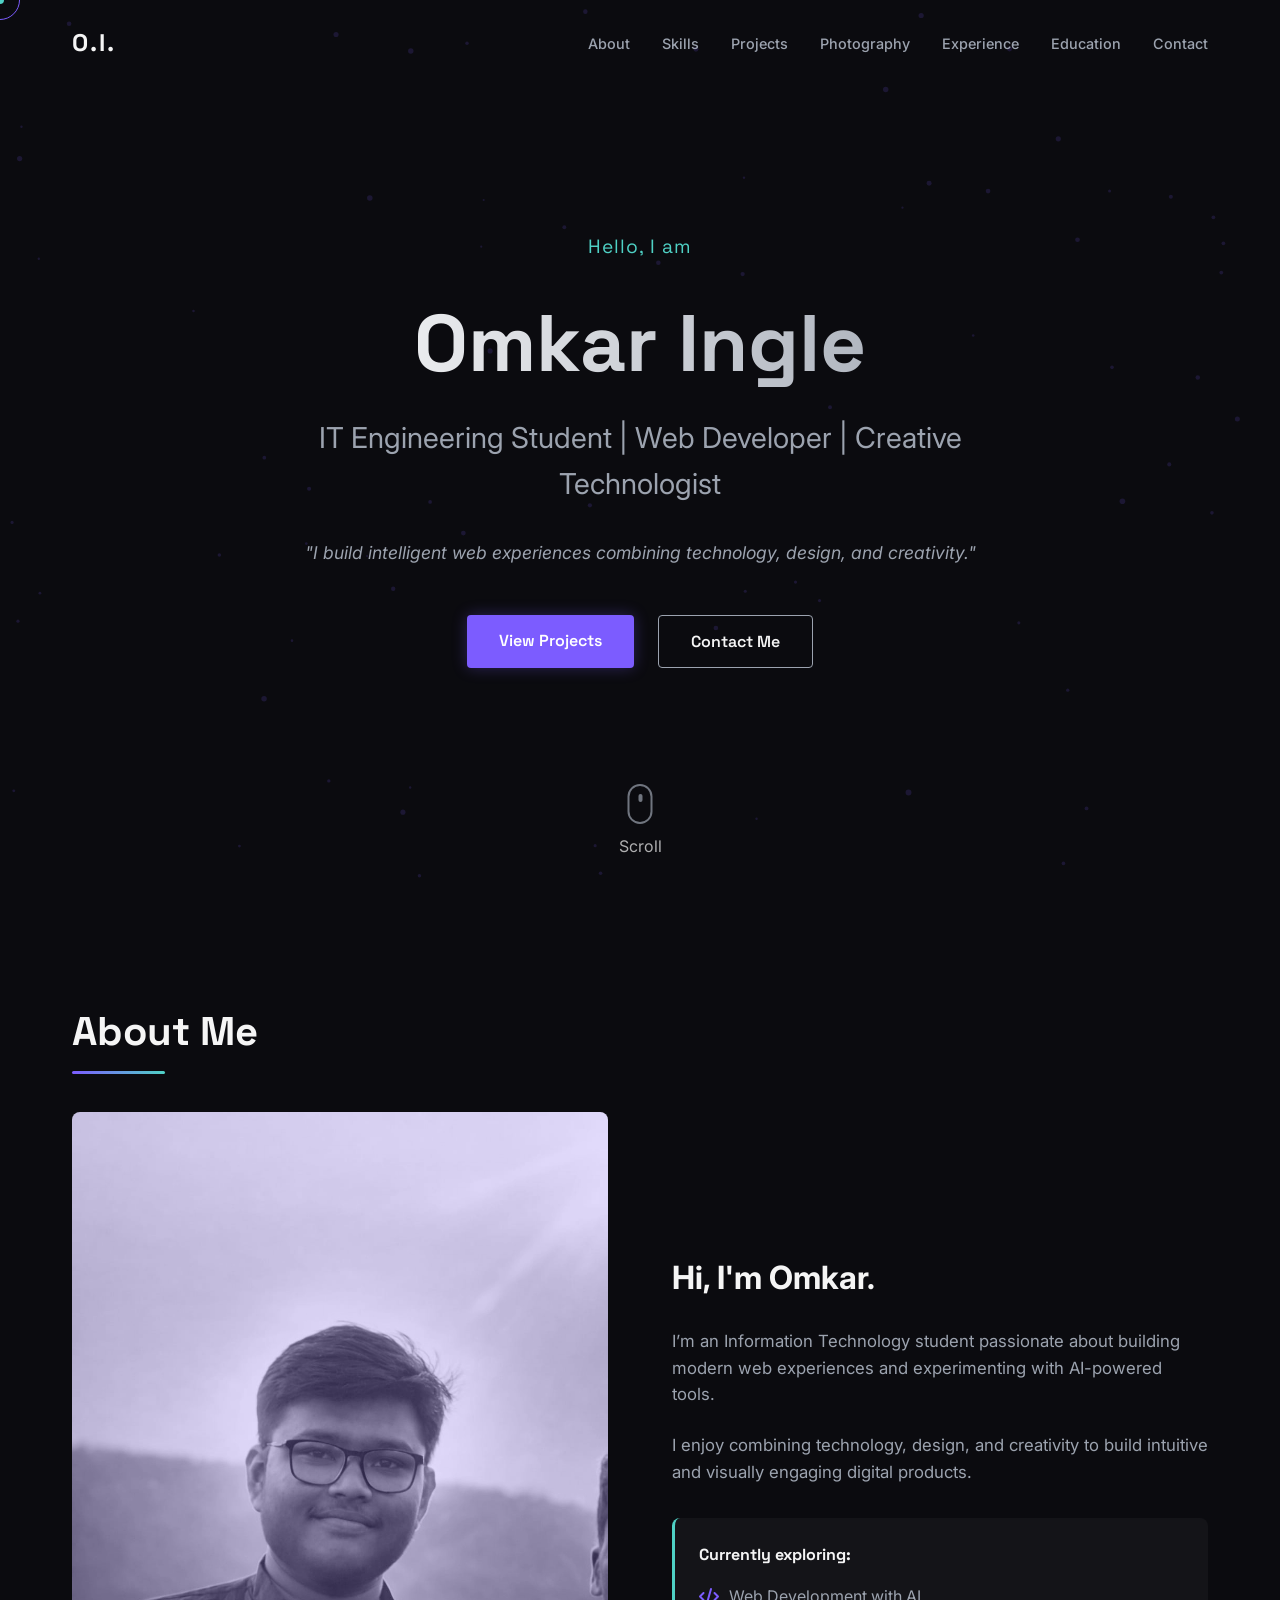
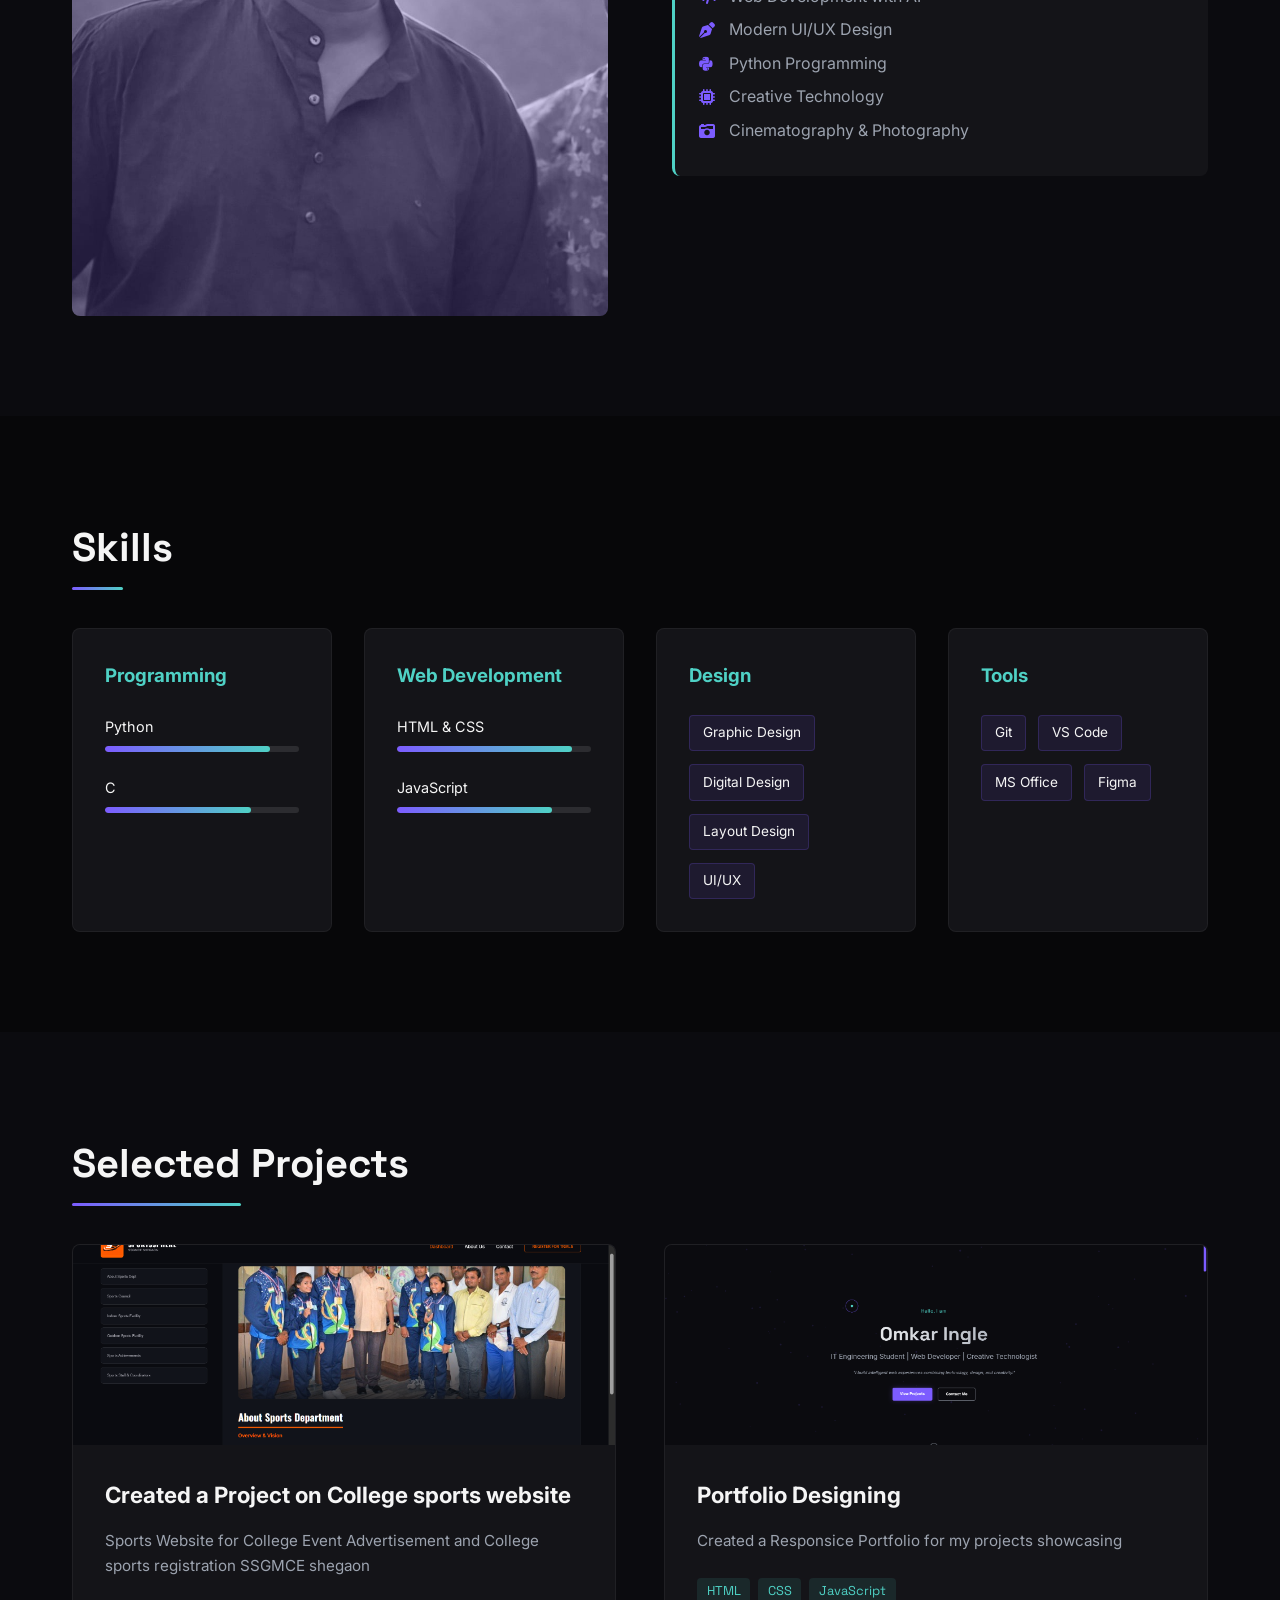
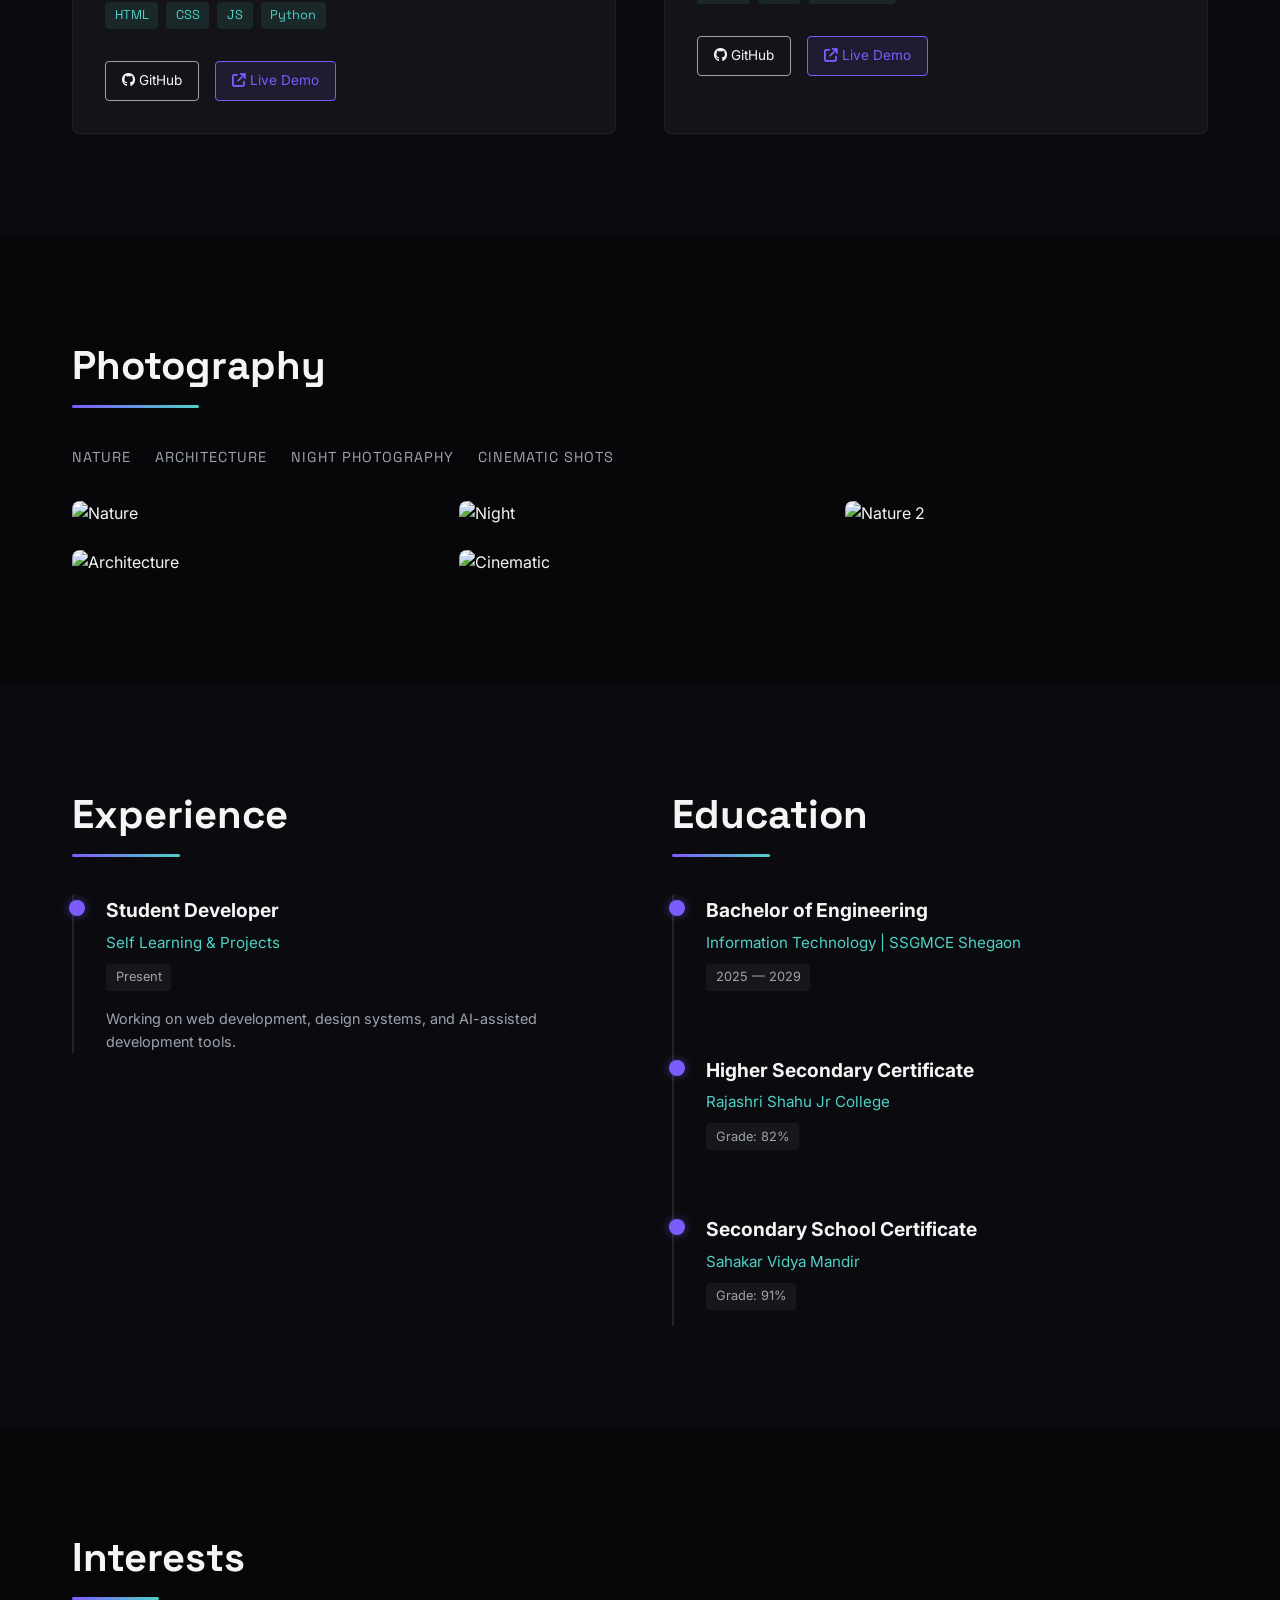
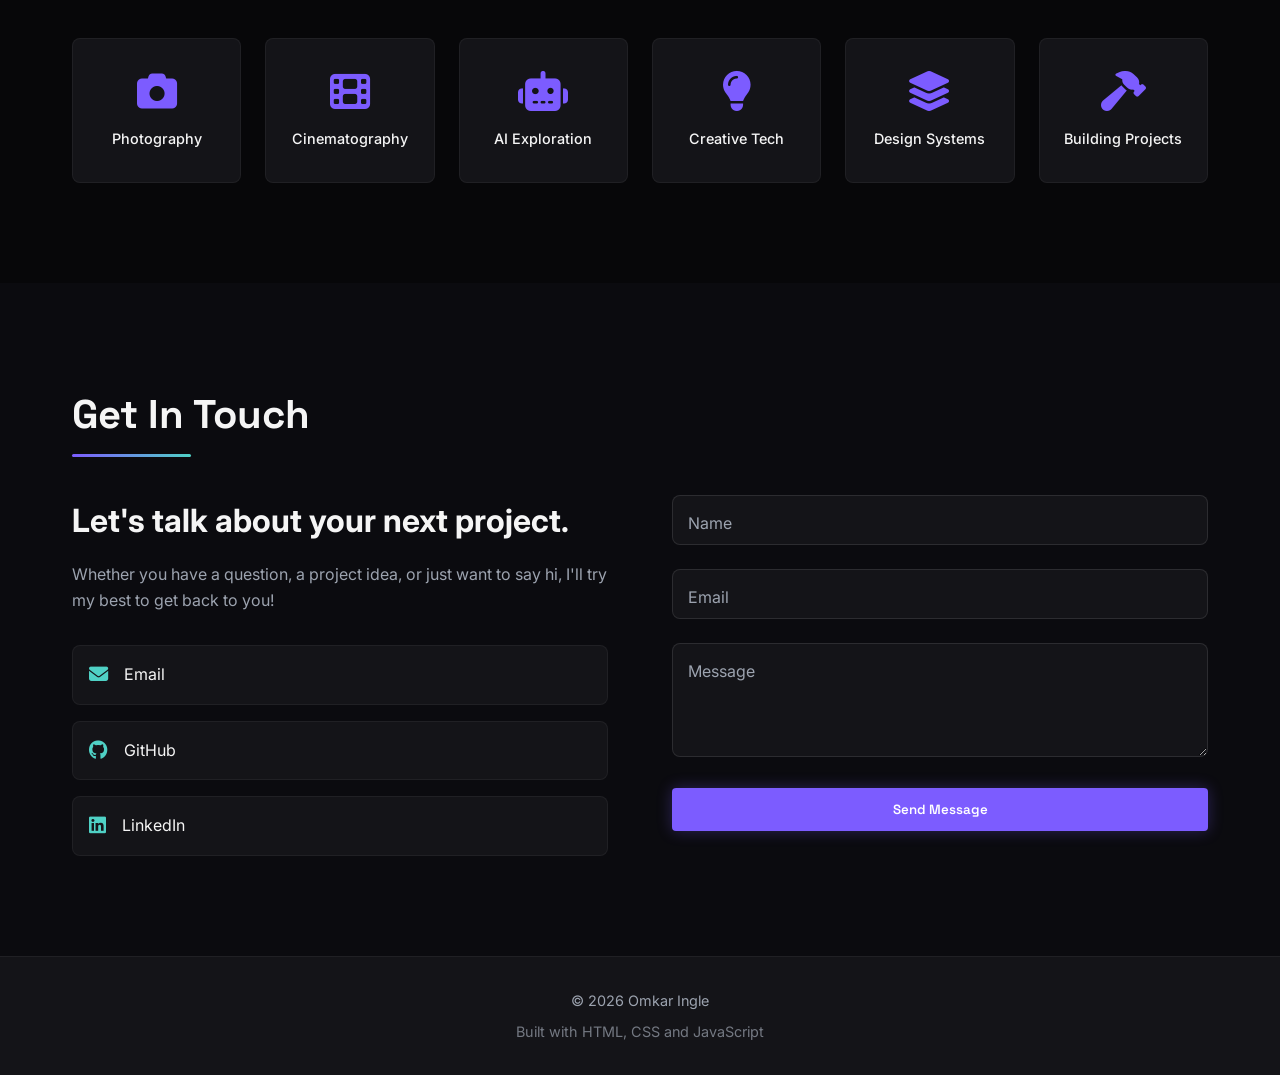
==== commit f19a6160: "Update index.html" ====
--- a/index.html
+++ b/index.html
@@ -163,8 +163,8 @@
                             <span>HTML</span><span>CSS</span><span>JS</span><span>Python</span>
                         </div>
                         <div class="project-links">
-                            <a href="#" class="btn-sm"><i class="fa-brands fa-github"></i> GitHub</a>
-                            <a href="#" class="btn-sm primary"><i class="fa-solid fa-arrow-up-right-from-square"></i> Live Demo</a>
+                            <a href="https://github.com/omkaringlee/OMKAR-Portfolio" class="btn-sm"><i class="fa-brands fa-github"></i> GitHub</a>
+                            <a href="https://omkaringlee.github.io/OMKAR-Portfolio/" class="btn-sm primary"><i class="fa-solid fa-arrow-up-right-from-square"></i> Live Demo</a>
                         </div>
                     </div>
                 </div>
@@ -180,8 +180,8 @@
                             <span>HTML</span><span>CSS</span><span>JavaScript</span>
                         </div>
                         <div class="project-links">
-                            <a href="#" class="btn-sm"><i class="fa-brands fa-github"></i> GitHub</a>
-                            <a href="#" class="btn-sm primary"><i class="fa-solid fa-arrow-up-right-from-square"></i> Live Demo</a>
+                            <a href="https://github.com/omkaringlee/My-Portfolio" class="btn-sm"><i class="fa-brands fa-github"></i> GitHub</a>
+                            <a href="https://omkaringlee.github.io/My-Portfolio/" class="btn-sm primary"><i class="fa-solid fa-arrow-up-right-from-square"></i> Live Demo</a>
                         </div>
                     </div>
                 </div>
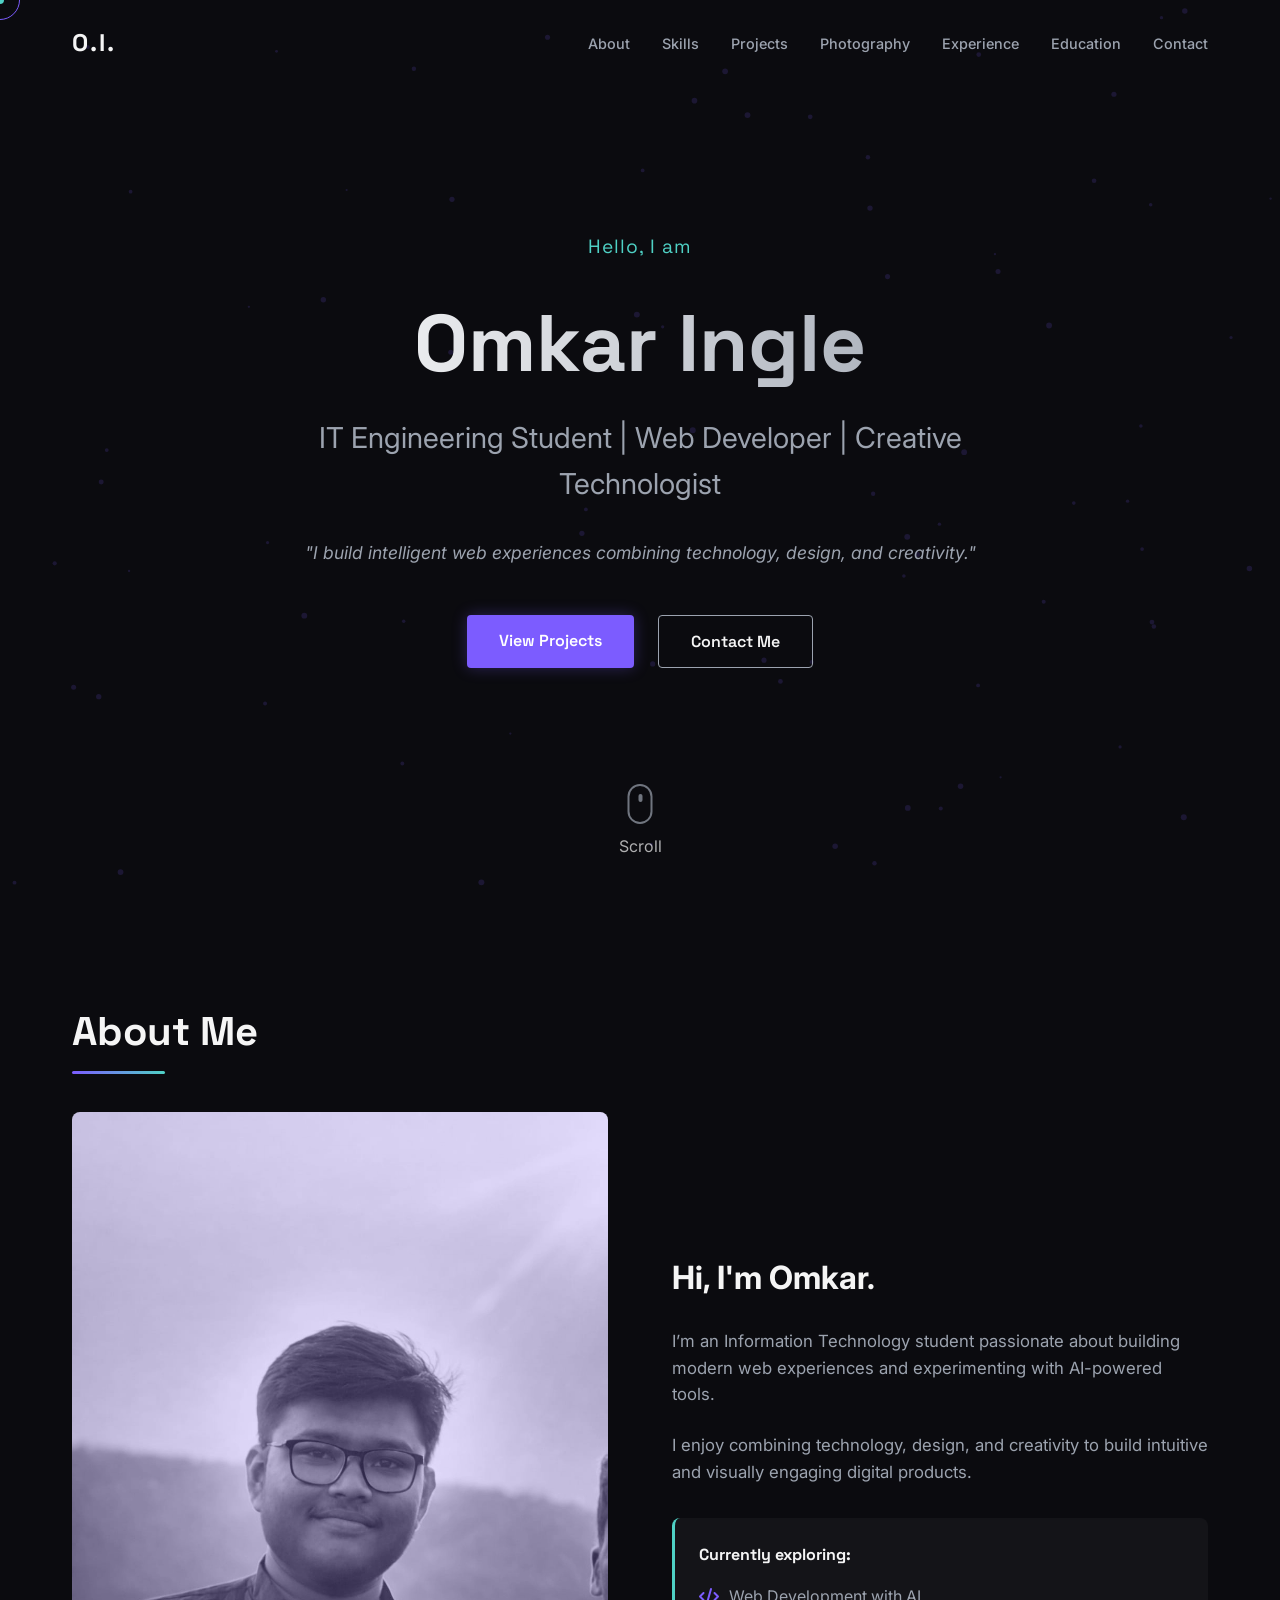
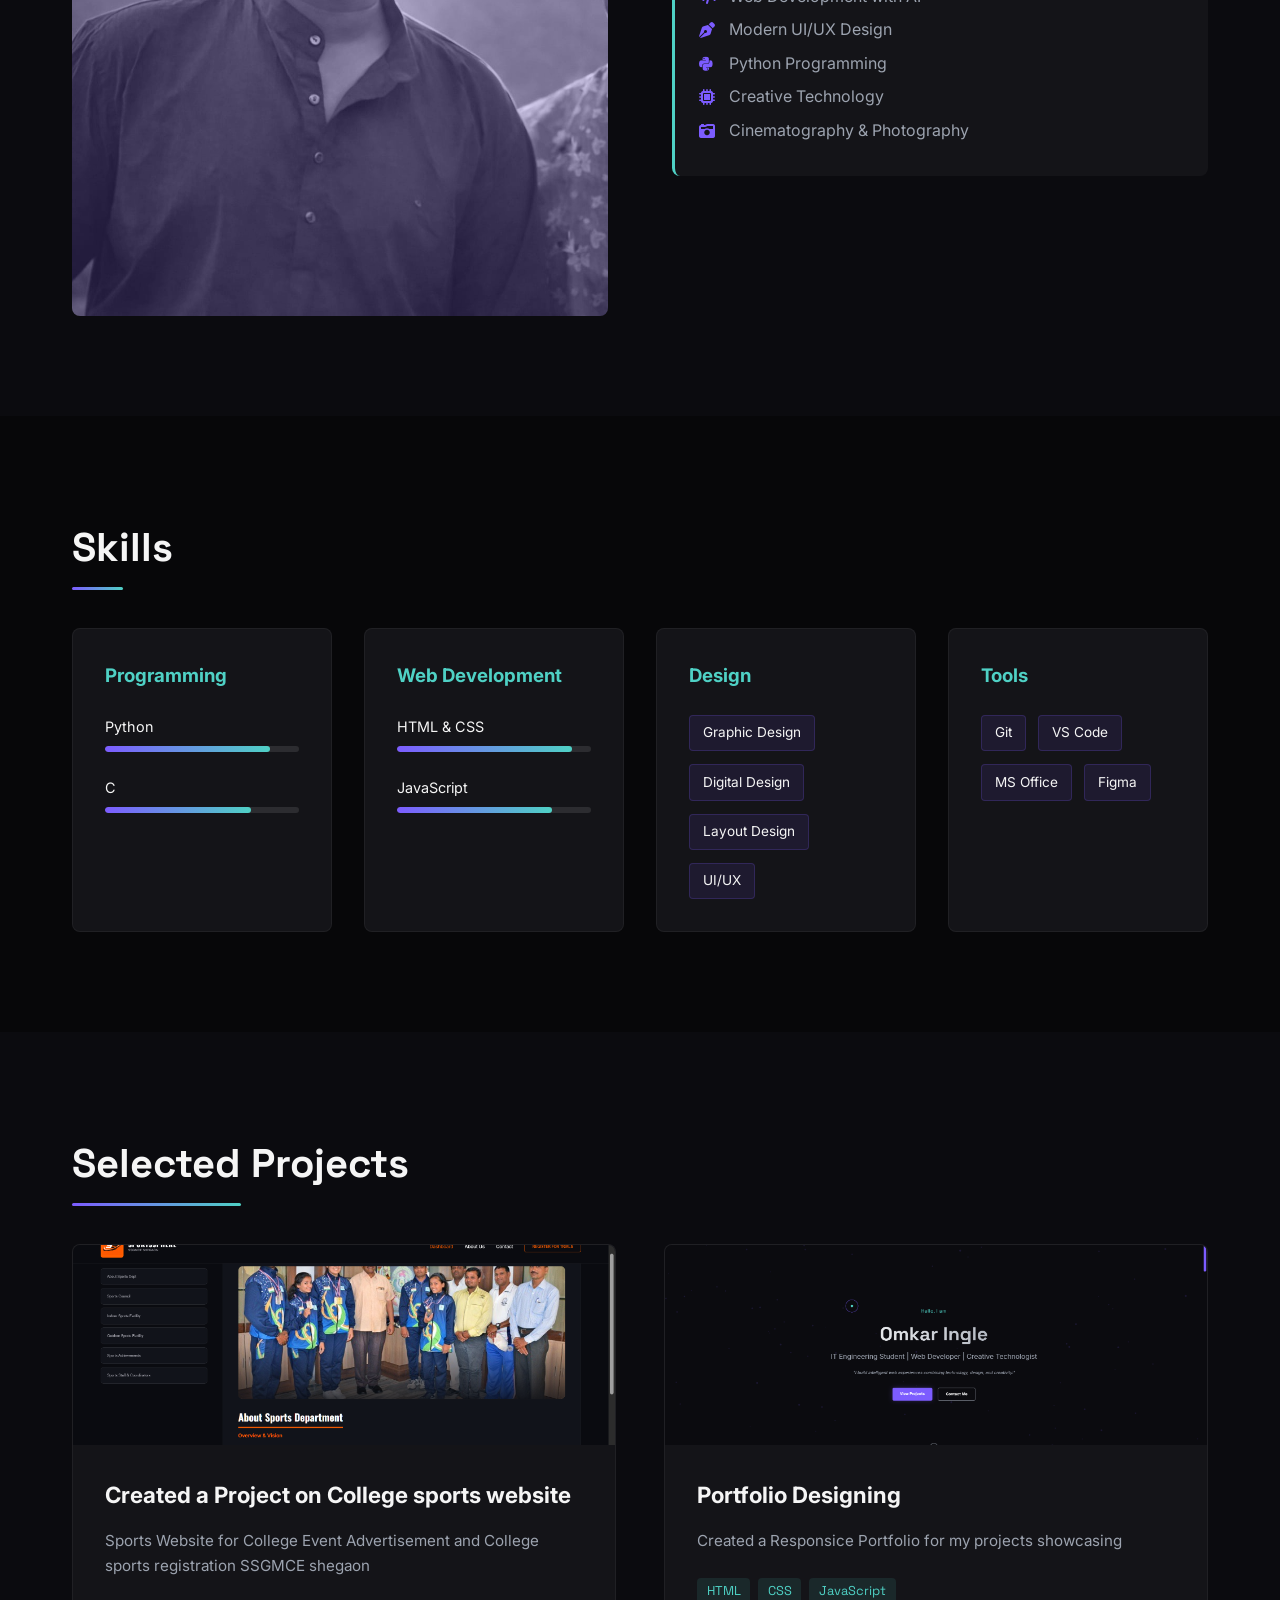
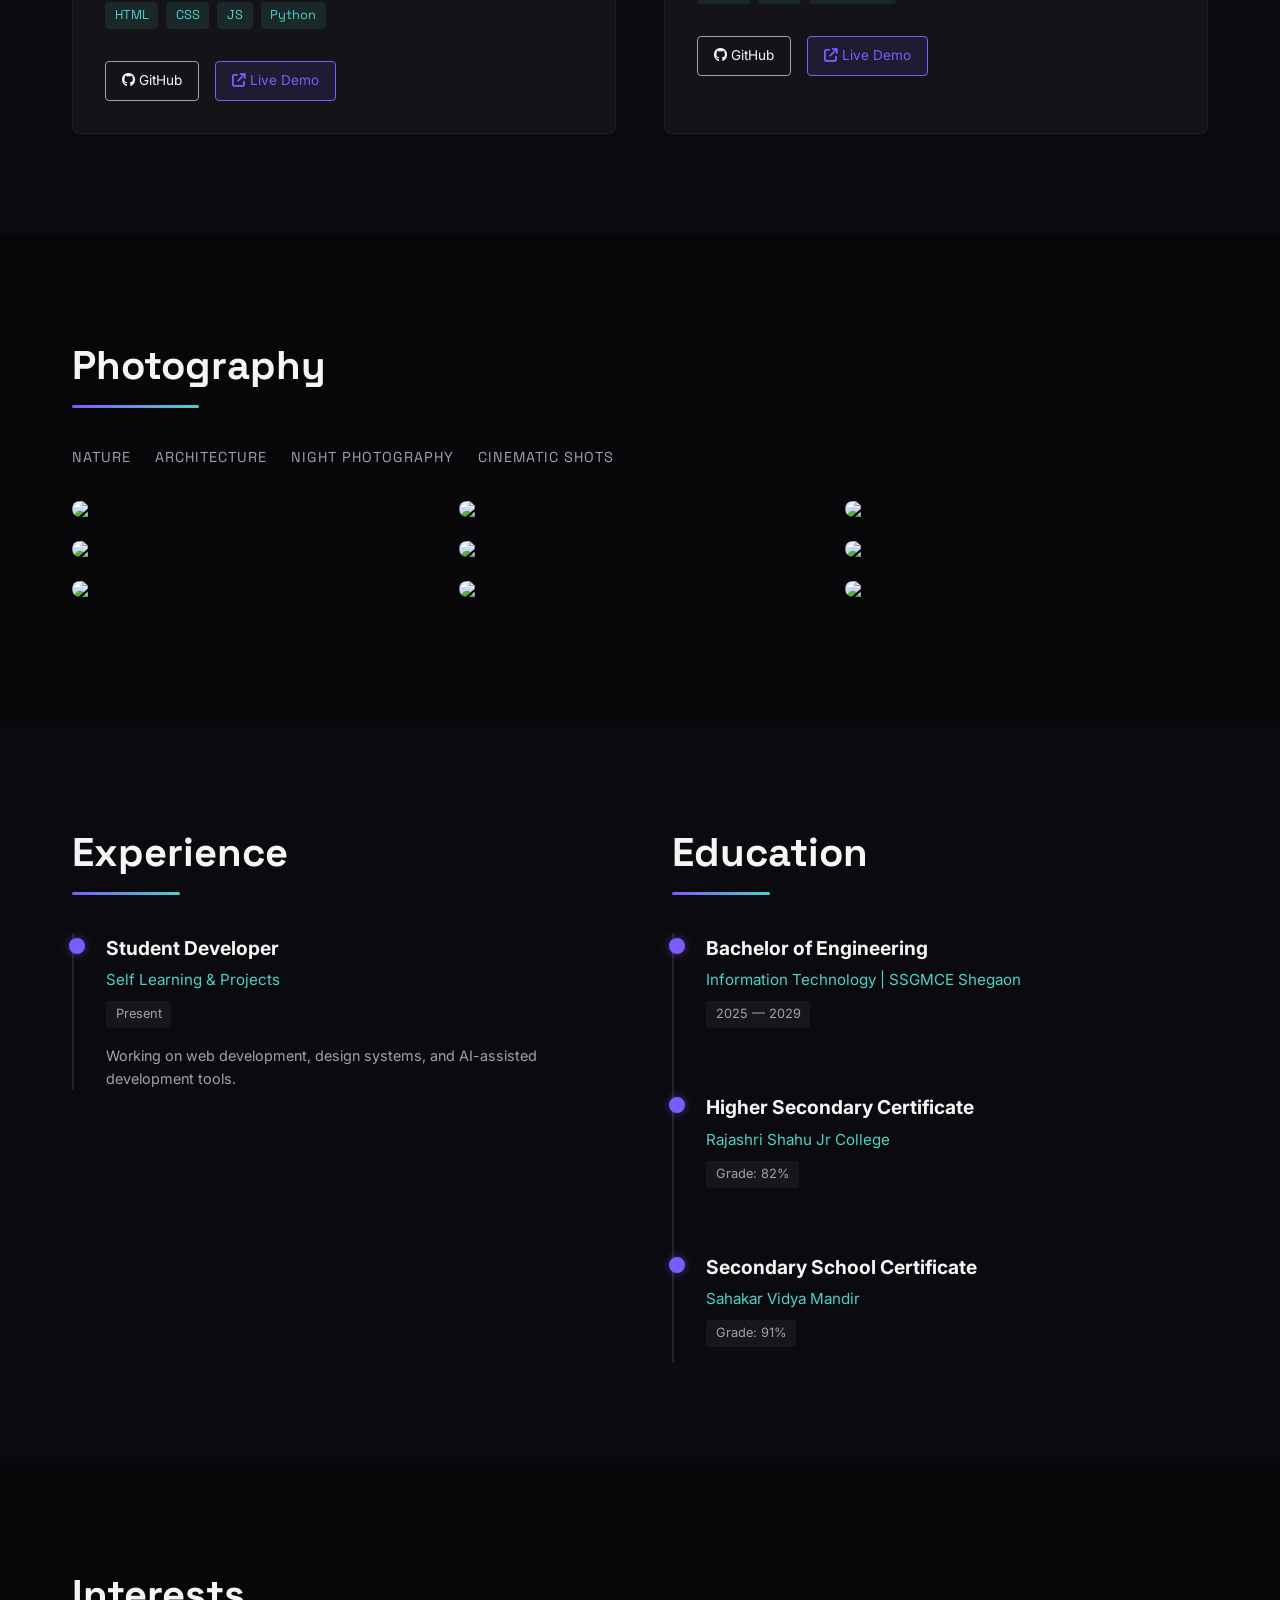
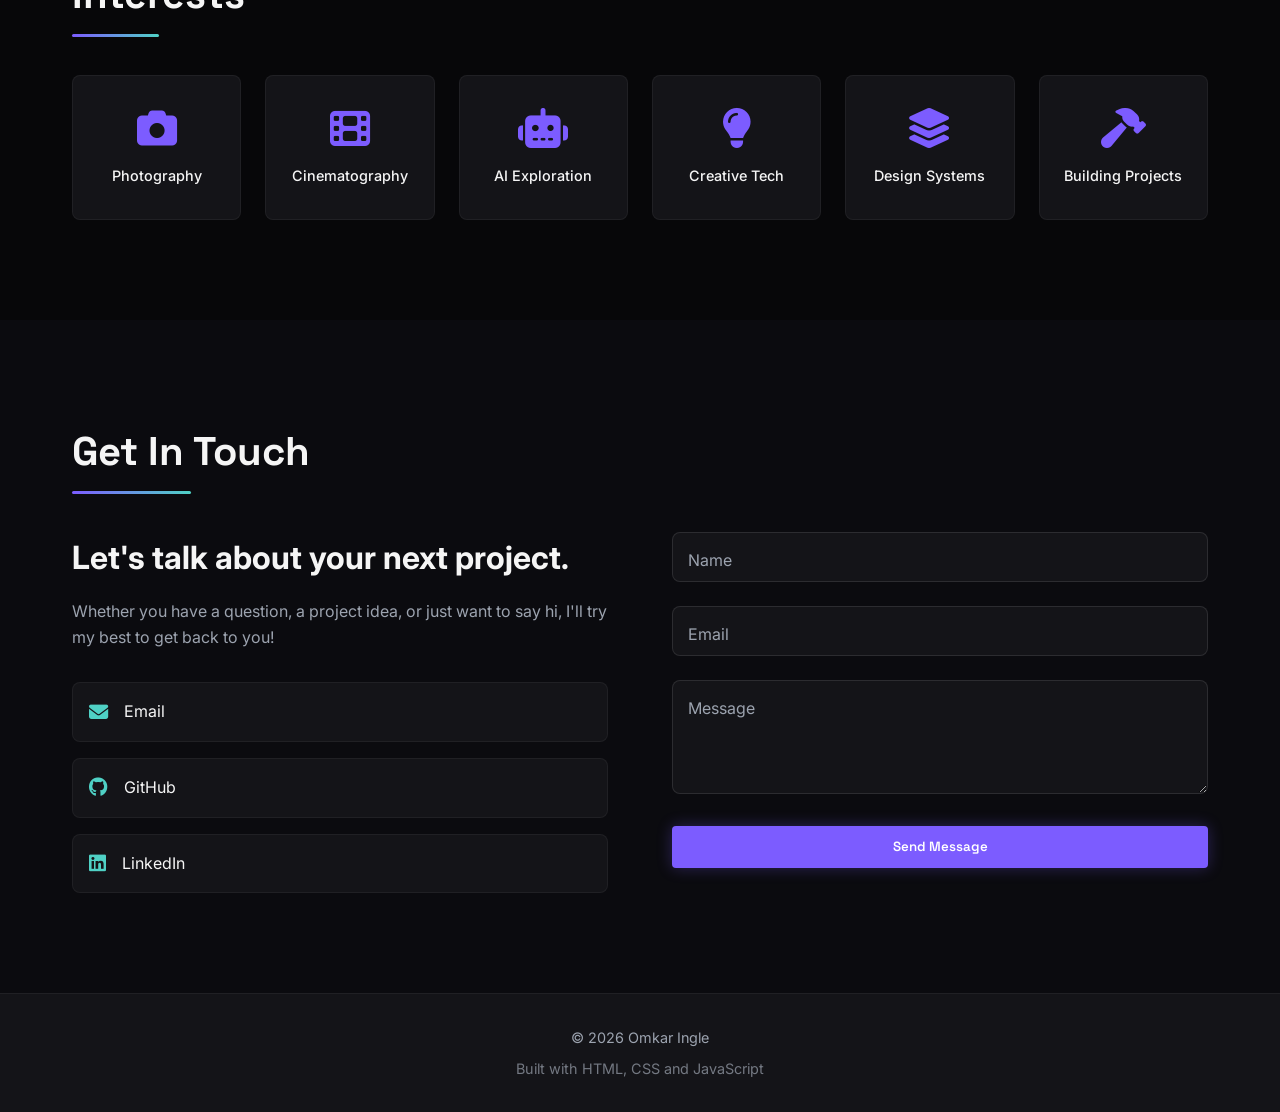
==== commit ee3f7054: "Update index.html" ====
--- a/index.html
+++ b/index.html
@@ -200,11 +200,16 @@
                 <span>Cinematic Shots</span>
             </div>
             <div class="masonry-grid fade-in">
-                <div class="masonry-item"><img src="https://images.unsplash.com/photo-472214103451-9374bd1c798e?q=80&w=600&auto=format&fit=crop" alt="Nature" onclick="openLightbox(this.src)"></div>
-                <div class="masonry-item"><img src="https://images.unsplash.com/photo-514565131-fce0801e5785?q=80&w=600&auto=format&fit=crop" alt="Architecture" onclick="openLightbox(this.src)"></div>
-                <div class="masonry-item"><img src="https://images.unsplash.com/photo-478860409686-2678af4943f6?q=80&w=600&auto=format&fit=crop" alt="Night" onclick="openLightbox(this.src)"></div>
-                <div class="masonry-item"><img src="https://images.unsplash.com/photo-505322022379-7c3353ee6291?q=80&w=600&auto=format&fit=crop" alt="Cinematic" onclick="openLightbox(this.src)"></div>
-                <div class="masonry-item"><img src="https://images.unsplash.com/photo-520645521318-f06a70fc4970?q=80&w=600&auto=format&fit=crop" alt="Nature 2" onclick="openLightbox(this.src)"></div>
+                <div class="masonry-item"><img src="file:///I:/My%20Drive/LEAF.jpg" onclick="openLightbox(this.src)"></div>
+               <div class="masonry-item"><img src="file:///I:/My%20Drive/SSGMCE.png" onclick="openLightbox(this.src)"></div>
+                <div class="masonry-item"><img src="file:///I:/My%20Drive/IMG_20230618_094516.jpg" onclick="openLightbox(this.src)"></div>
+                <div class="masonry-item"><img src="file:///I:/My%20Drive/Porsche.jpg" onclick="openLightbox(this.src)"></div>
+                <div class="masonry-item"><img src="file:///I:/My%20Drive/SSGMCE%20(2).png" onclick="openLightbox(this.src)"></div>
+                <div class="masonry-item"><img src="file:///I:/My%20Drive/SSGMCE.png" onclick="openLightbox(this.src)"></div>
+                <div class="masonry-item"><img src="file:///I:/My%20Drive/Chh.%20Shivaji%20Mahaaraj.jpg" onclick="openLightbox(this.src)"></div>
+                <div class="masonry-item"><img src="file:///I:/My%20Drive/IMG_20220124_134434.jpg" onclick="openLightbox(this.src)"></div>
+                <div class="masonry-item"><img src="file:///I:/My%20Drive/SSGMCE%20(1).png" onclick="openLightbox(this.src)"></div>
+                
             </div>
         </div>
     </section>
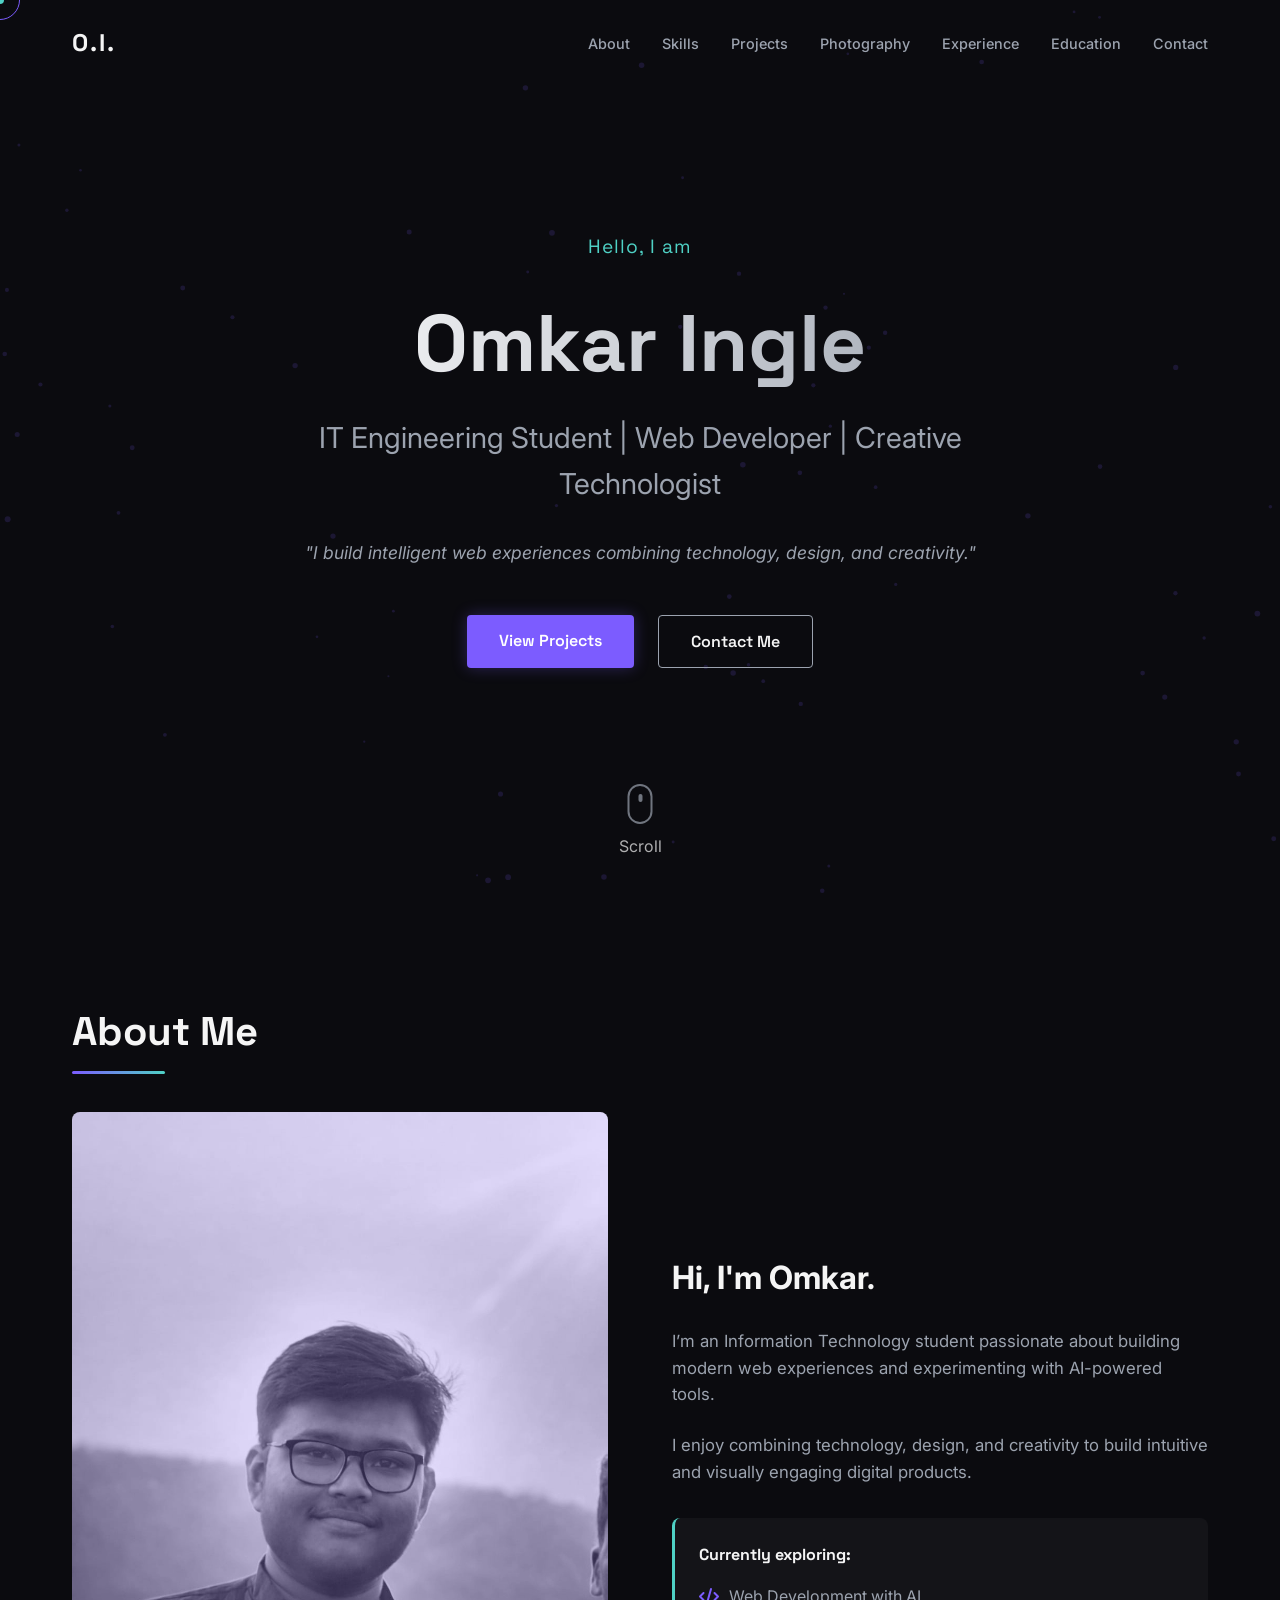
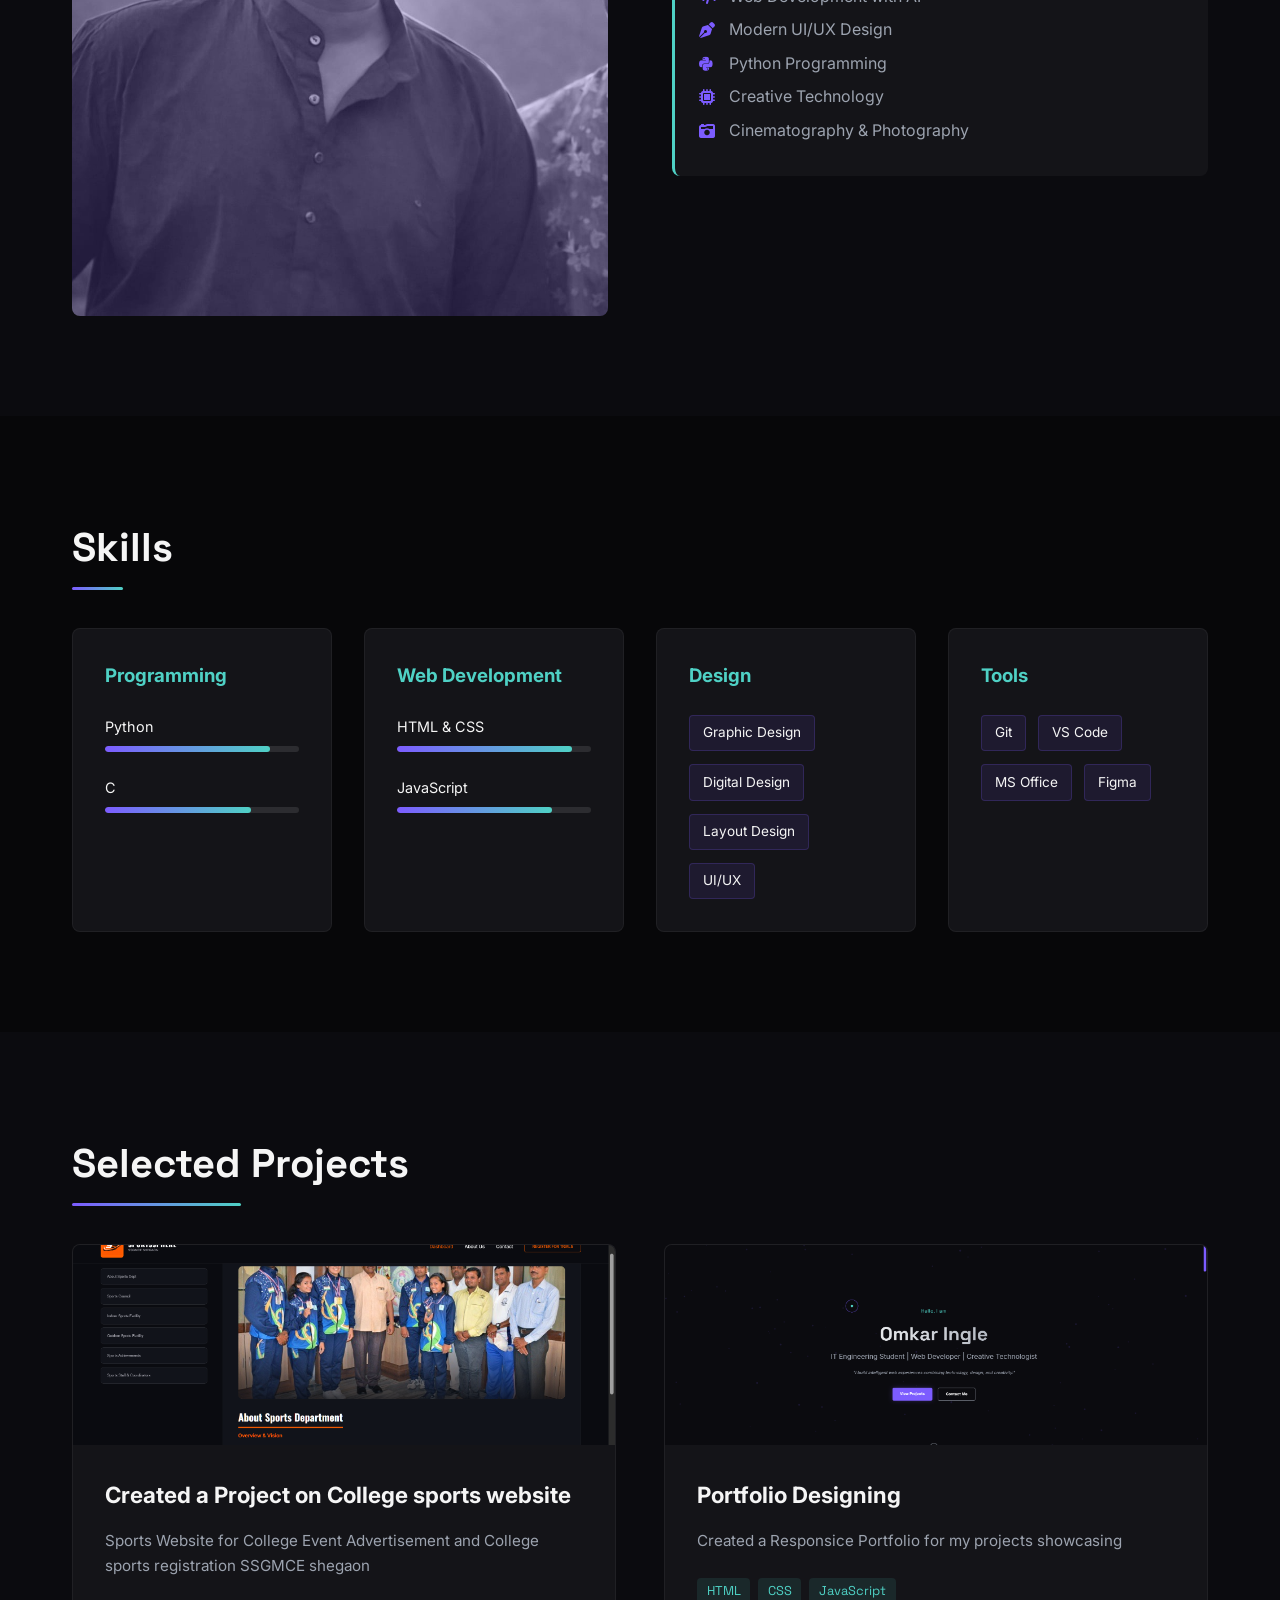
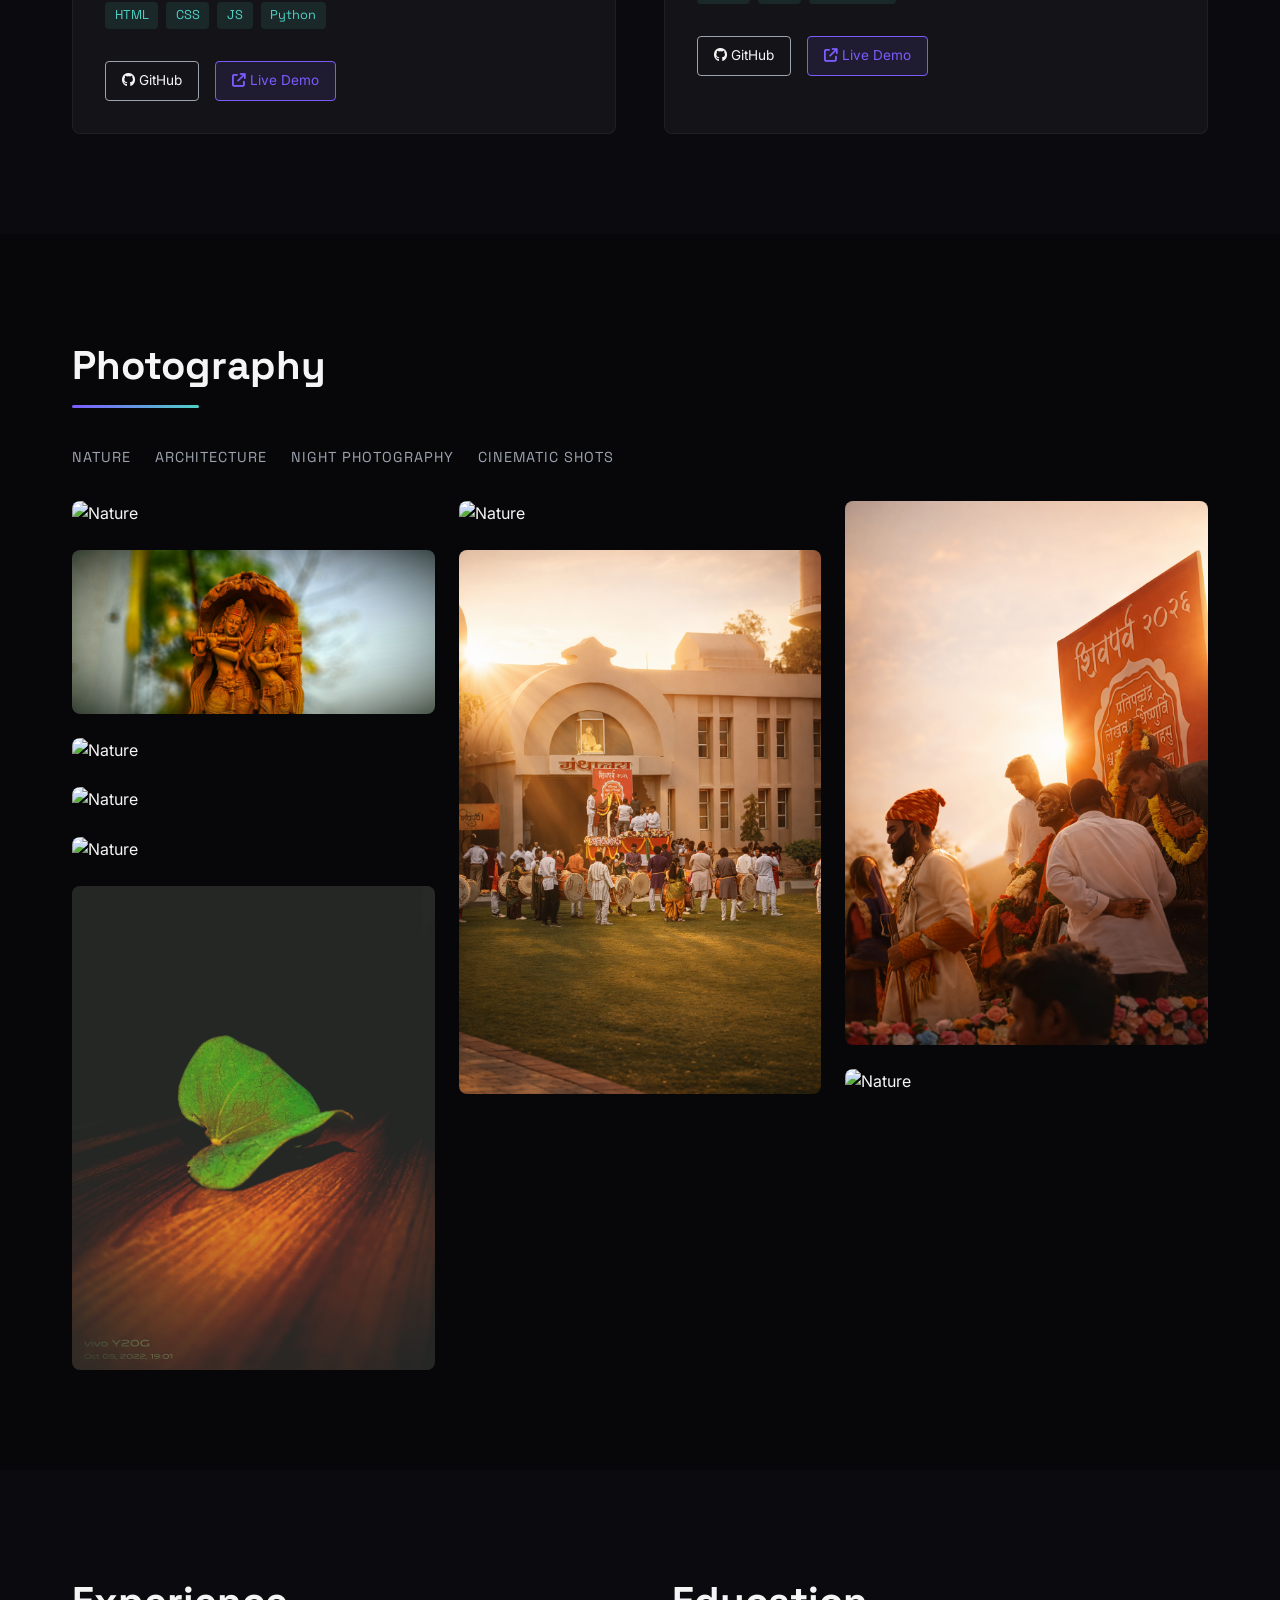
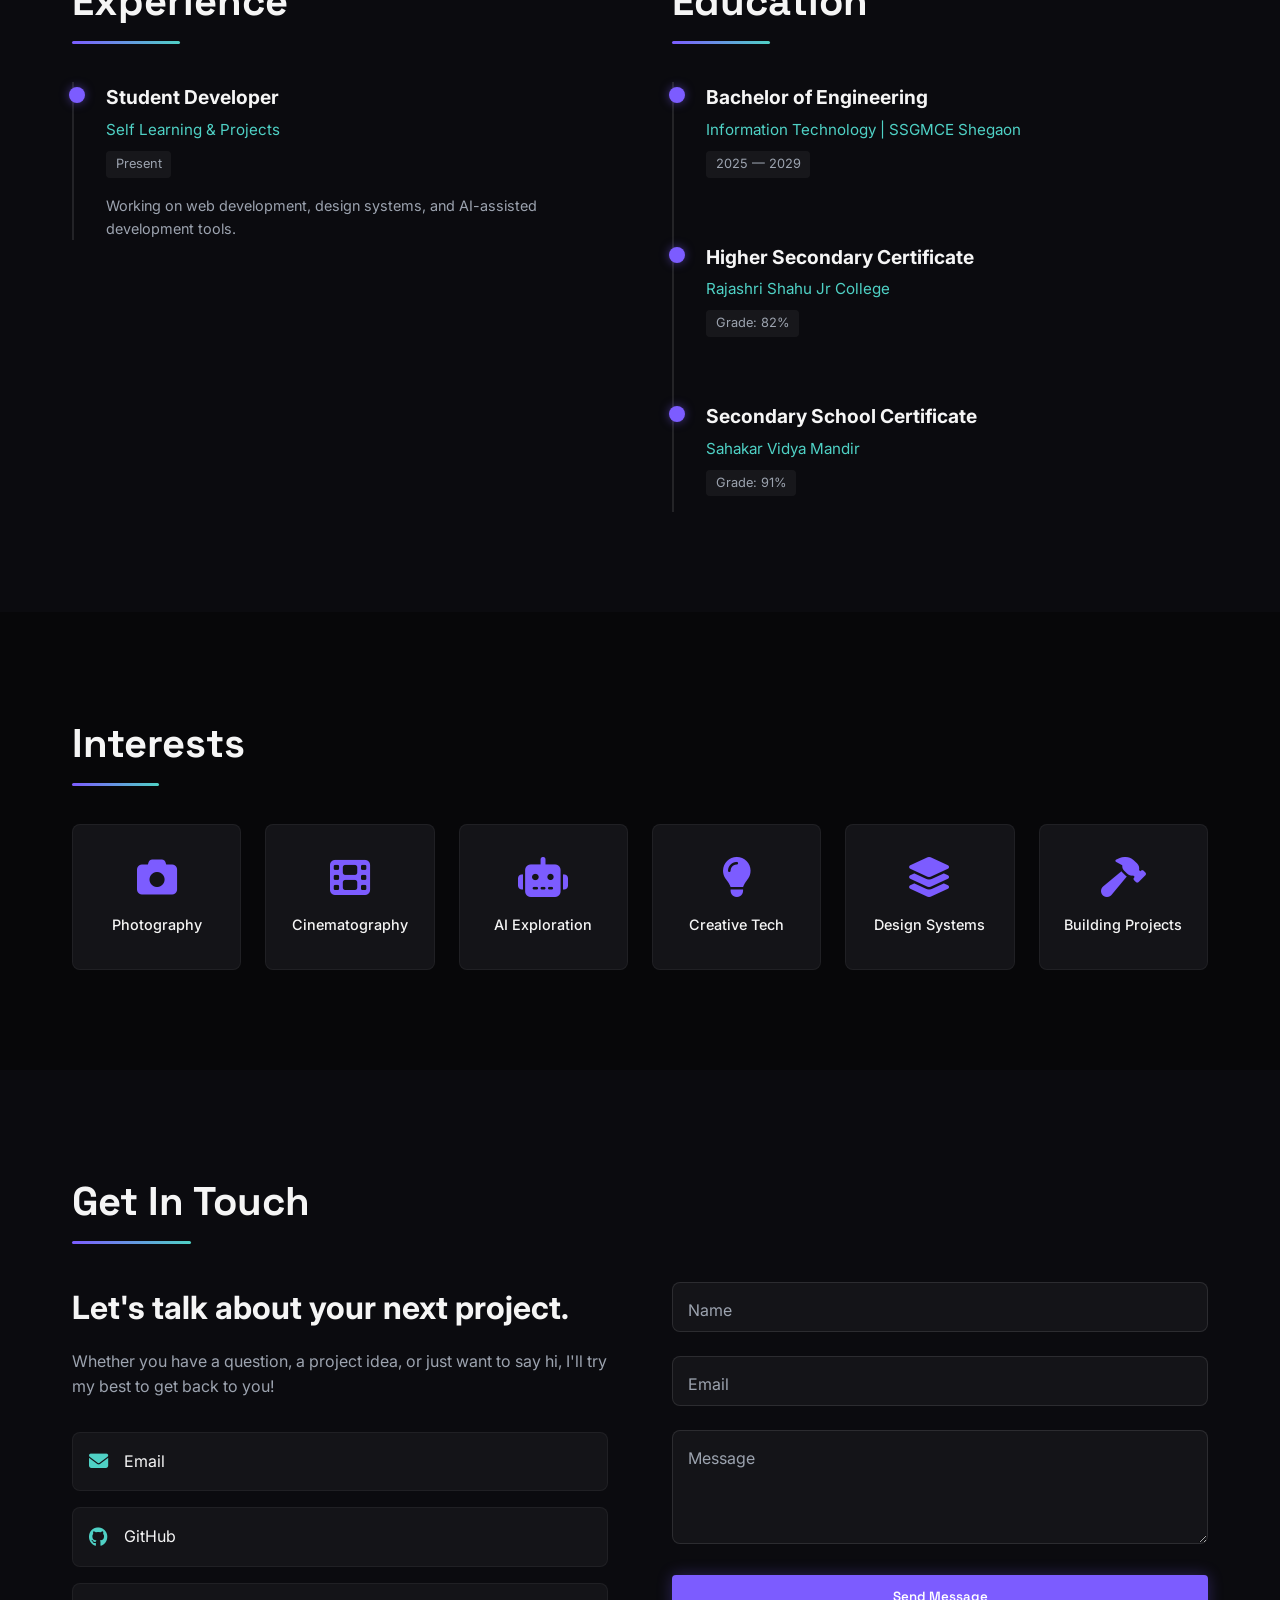
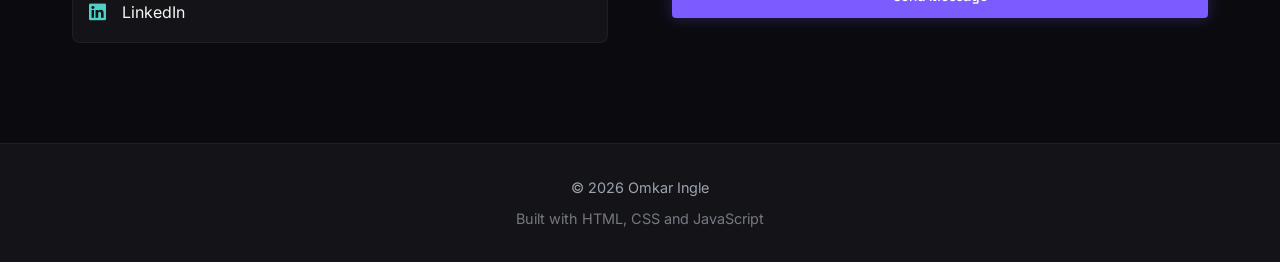
==== commit ae2c46f6: "Update index.html" ====
--- a/index.html
+++ b/index.html
@@ -163,8 +163,8 @@
                             <span>HTML</span><span>CSS</span><span>JS</span><span>Python</span>
                         </div>
                         <div class="project-links">
-                            <a href="https://github.com/omkaringlee/OMKAR-Portfolio" class="btn-sm"><i class="fa-brands fa-github"></i> GitHub</a>
-                            <a href="https://omkaringlee.github.io/OMKAR-Portfolio/" class="btn-sm primary"><i class="fa-solid fa-arrow-up-right-from-square"></i> Live Demo</a>
+                            <a href="#" class="btn-sm"><i class="fa-brands fa-github"></i> GitHub</a>
+                            <a href="#" class="btn-sm primary"><i class="fa-solid fa-arrow-up-right-from-square"></i> Live Demo</a>
                         </div>
                     </div>
                 </div>
@@ -180,8 +180,8 @@
                             <span>HTML</span><span>CSS</span><span>JavaScript</span>
                         </div>
                         <div class="project-links">
-                            <a href="https://github.com/omkaringlee/My-Portfolio" class="btn-sm"><i class="fa-brands fa-github"></i> GitHub</a>
-                            <a href="https://omkaringlee.github.io/My-Portfolio/" class="btn-sm primary"><i class="fa-solid fa-arrow-up-right-from-square"></i> Live Demo</a>
+                            <a href="#" class="btn-sm"><i class="fa-brands fa-github"></i> GitHub</a>
+                            <a href="#" class="btn-sm primary"><i class="fa-solid fa-arrow-up-right-from-square"></i> Live Demo</a>
                         </div>
                     </div>
                 </div>
@@ -200,15 +200,17 @@
                 <span>Cinematic Shots</span>
             </div>
             <div class="masonry-grid fade-in">
-                <div class="masonry-item"><img src="file:///I:/My%20Drive/LEAF.jpg" onclick="openLightbox(this.src)"></div>
-               <div class="masonry-item"><img src="file:///I:/My%20Drive/SSGMCE.png" onclick="openLightbox(this.src)"></div>
-                <div class="masonry-item"><img src="file:///I:/My%20Drive/IMG_20230618_094516.jpg" onclick="openLightbox(this.src)"></div>
-                <div class="masonry-item"><img src="file:///I:/My%20Drive/Porsche.jpg" onclick="openLightbox(this.src)"></div>
-                <div class="masonry-item"><img src="file:///I:/My%20Drive/SSGMCE%20(2).png" onclick="openLightbox(this.src)"></div>
-                <div class="masonry-item"><img src="file:///I:/My%20Drive/SSGMCE.png" onclick="openLightbox(this.src)"></div>
-                <div class="masonry-item"><img src="file:///I:/My%20Drive/Chh.%20Shivaji%20Mahaaraj.jpg" onclick="openLightbox(this.src)"></div>
-                <div class="masonry-item"><img src="file:///I:/My%20Drive/IMG_20220124_134434.jpg" onclick="openLightbox(this.src)"></div>
-                <div class="masonry-item"><img src="file:///I:/My%20Drive/SSGMCE%20(1).png" onclick="openLightbox(this.src)"></div>
+                <div class="masonry-item"><img src="Chh. Shivaji Mahaaraj.jpg" alt="Nature" onclick="openLightbox(this.src)"></div>
+                <div class="masonry-item"><img src="IMG_20220124_134434.jpg" alt="Nature" onclick="openLightbox(this.src)"></div>
+                <div class="masonry-item"><img src="IMG_20230618_094516.jpg" alt="Nature" onclick="openLightbox(this.src)"></div>
+                <div class="masonry-item"><img src="IMG_20230618_095051.jpg" alt="Nature" onclick="openLightbox(this.src)"></div>
+                <div class="masonry-item"><img src="IMG_20260226_001538.png" alt="Nature" onclick="openLightbox(this.src)"></div>
+                <div class="masonry-item"><img src="LEAF.jpg" alt="Nature" onclick="openLightbox(this.src)"></div>
+                <div class="masonry-item"><img src="Porsche.jpg" alt="Nature" onclick="openLightbox(this.src)"></div>
+                <div class="masonry-item"><img src="SSGMCE (1).png" alt="Nature" onclick="openLightbox(this.src)"></div>
+                <div class="masonry-item"><img src="SSGMCE (2).png" alt="Nature" onclick="openLightbox(this.src)"></div>
+                <div class="masonry-item"><img src="file_00000000909071faa277e66f8c07ed77.png" alt="Nature" onclick="openLightbox(this.src)"></div>
+               
                 
             </div>
         </div>
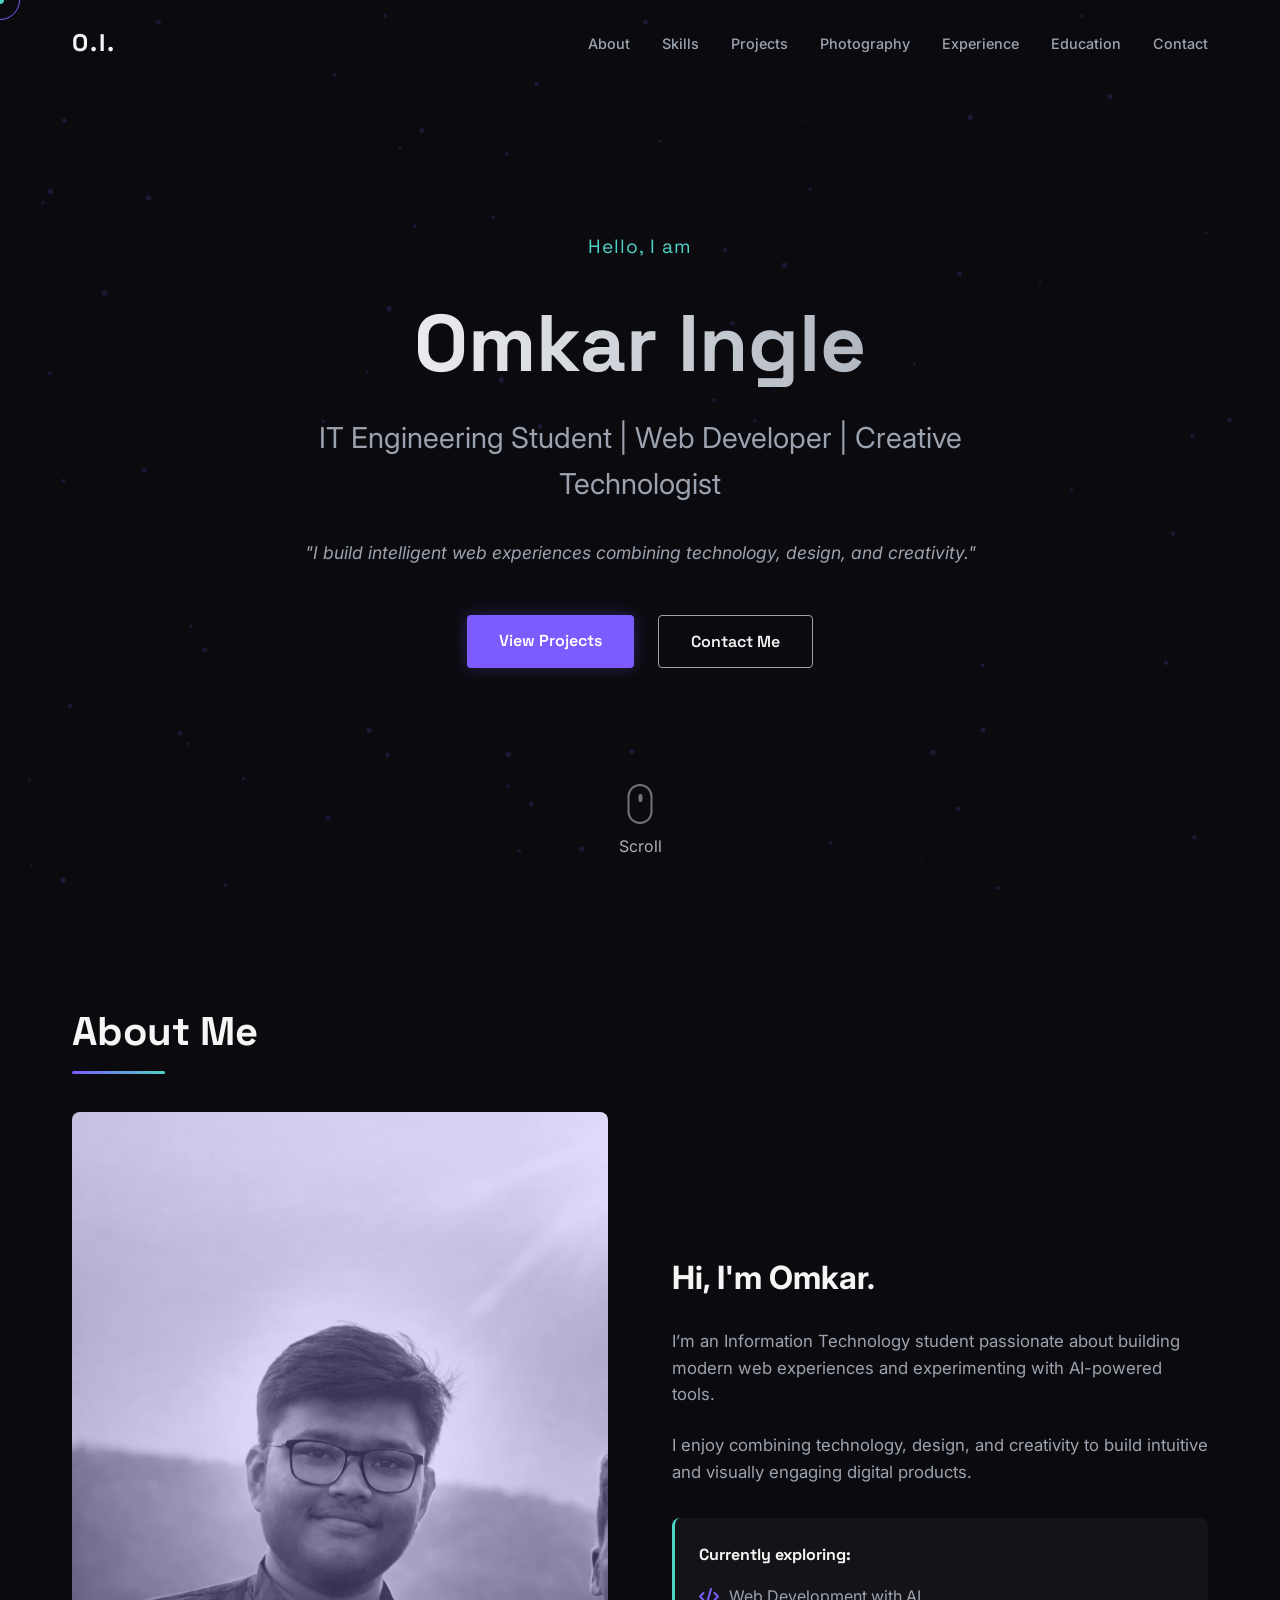
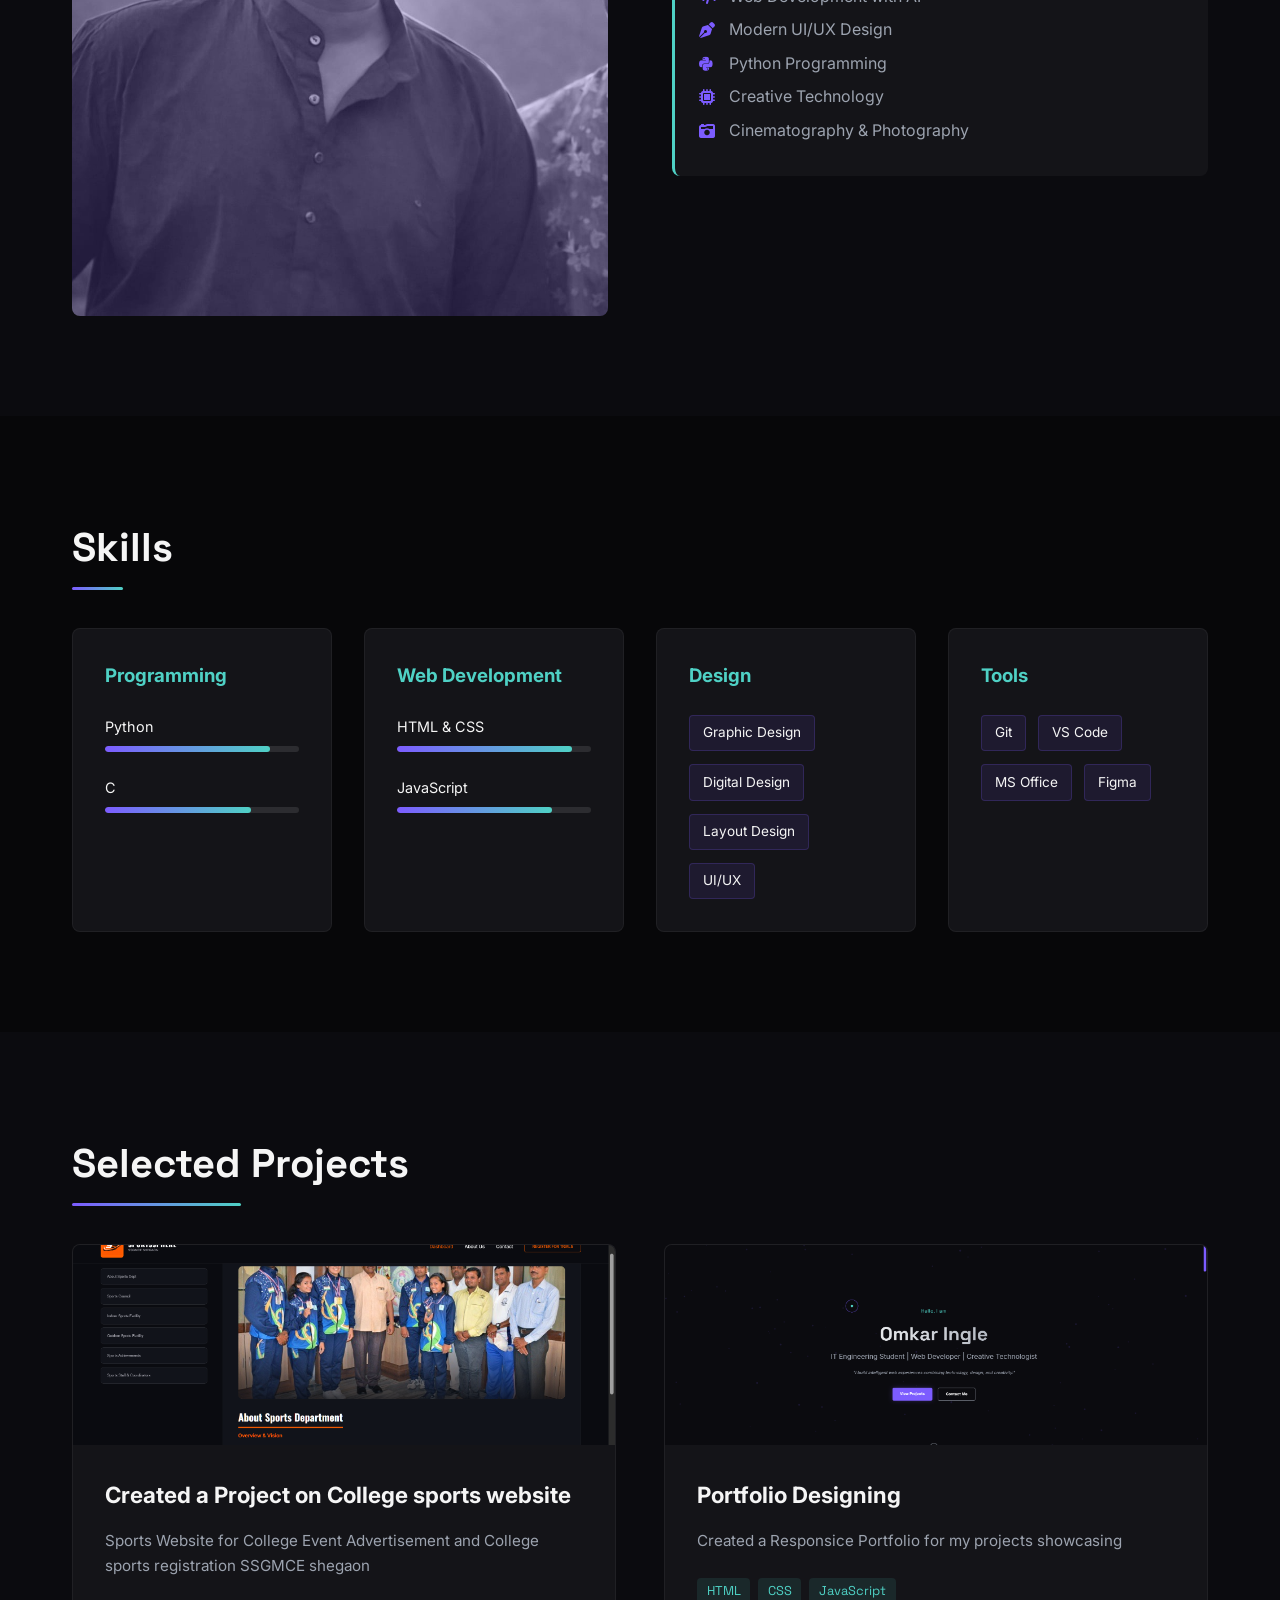
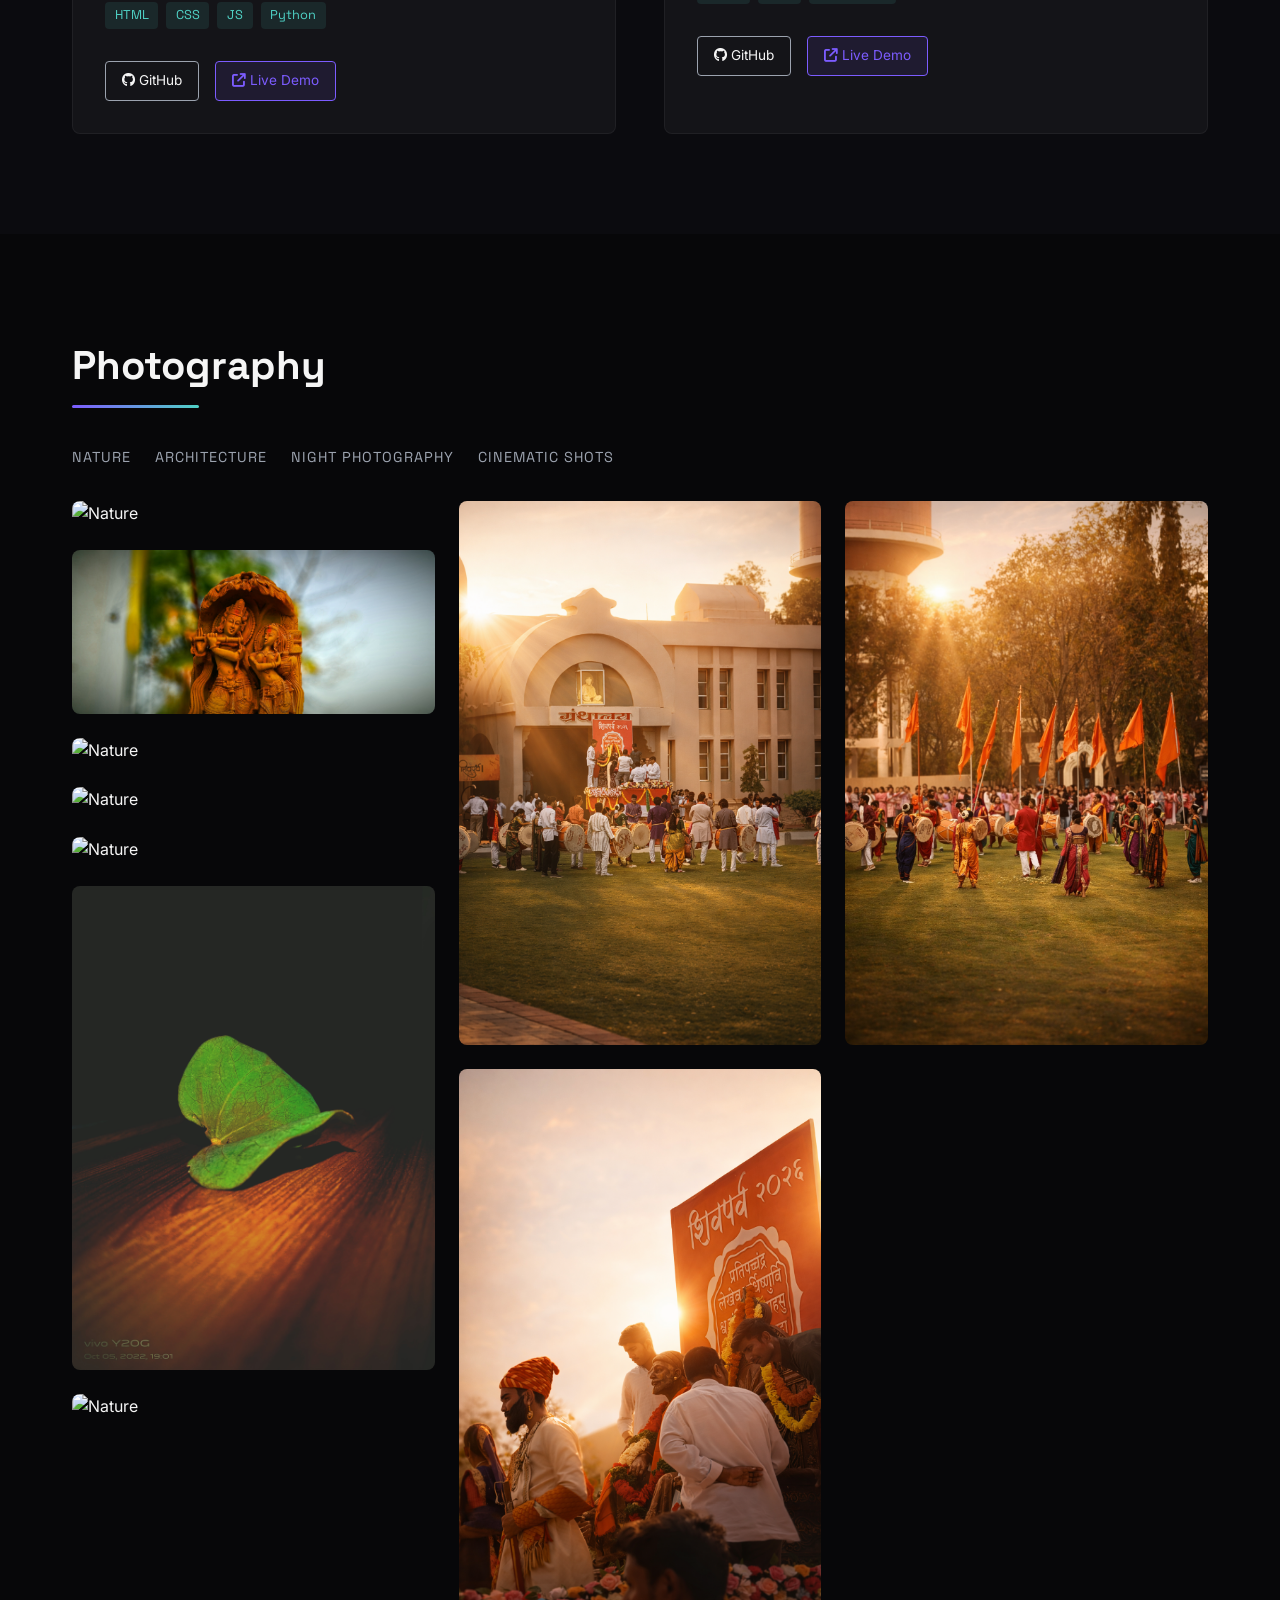
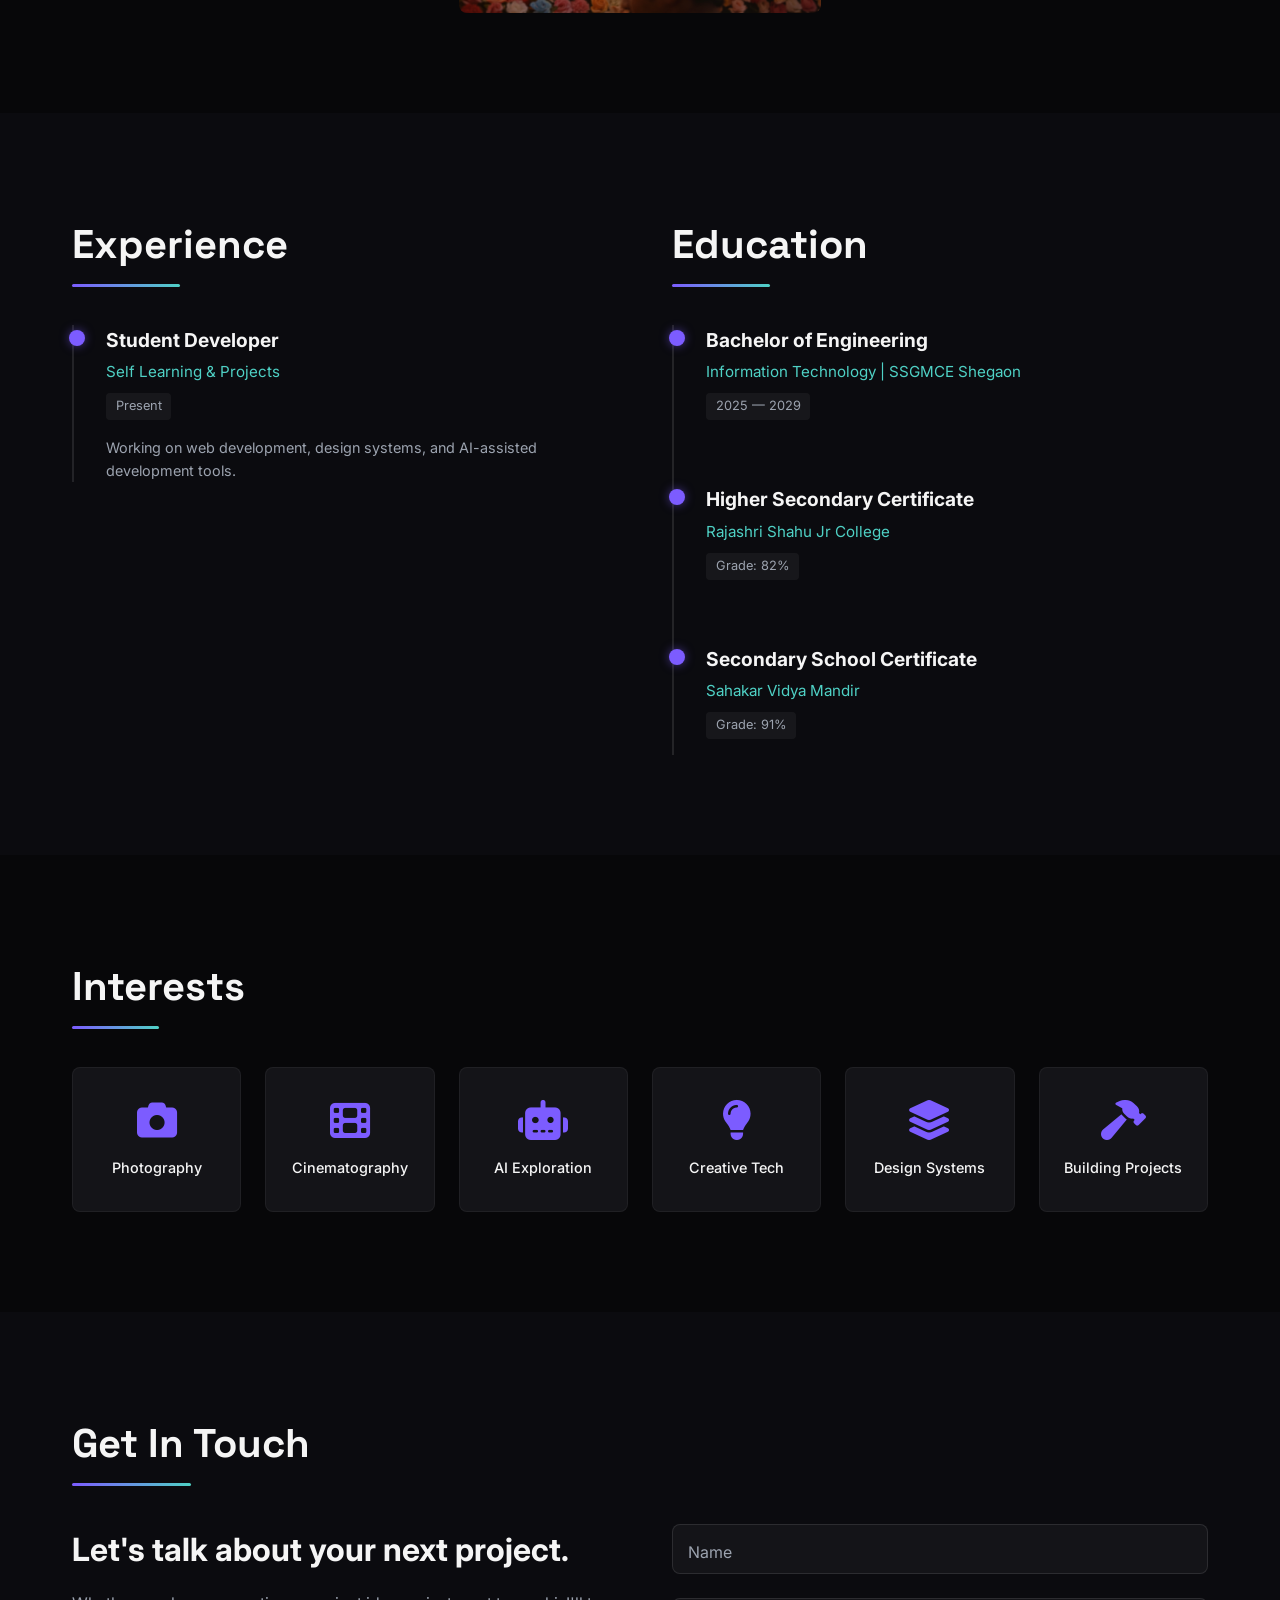
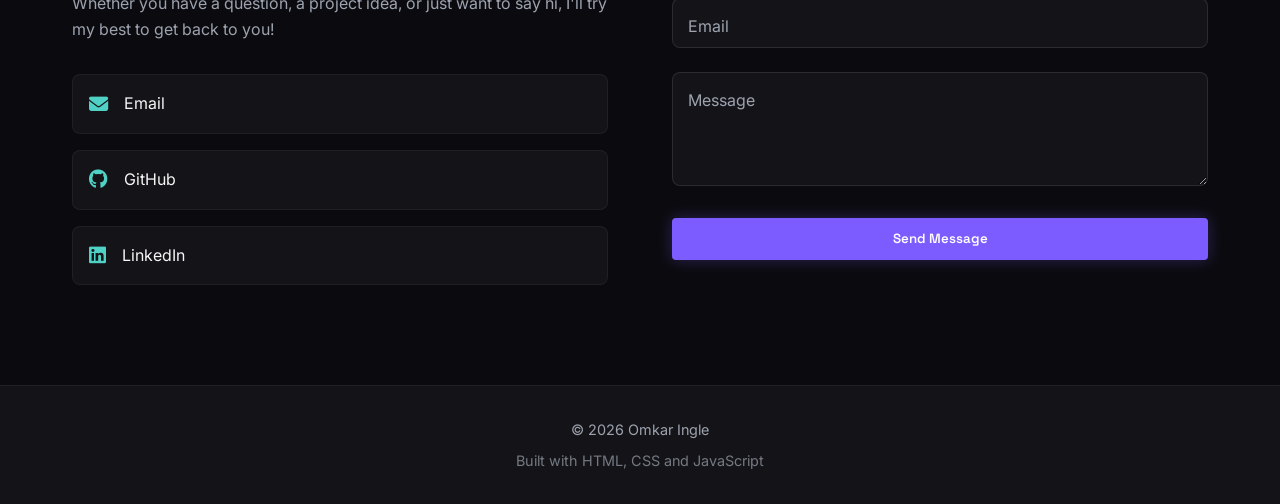
==== commit d89c708b: "Update index.html" ====
--- a/index.html
+++ b/index.html
@@ -163,8 +163,8 @@
                             <span>HTML</span><span>CSS</span><span>JS</span><span>Python</span>
                         </div>
                         <div class="project-links">
-                            <a href="#" class="btn-sm"><i class="fa-brands fa-github"></i> GitHub</a>
-                            <a href="#" class="btn-sm primary"><i class="fa-solid fa-arrow-up-right-from-square"></i> Live Demo</a>
+                            <a href="https://github.com/omkaringlee/OMKAR-Portfolio" class="btn-sm"><i class="fa-brands fa-github"></i> GitHub</a>
+                            <a href="https://omkaringlee.github.io/OMKAR-Portfolio/" class="btn-sm primary"><i class="fa-solid fa-arrow-up-right-from-square"></i> Live Demo</a>
                         </div>
                     </div>
                 </div>
@@ -180,8 +180,8 @@
                             <span>HTML</span><span>CSS</span><span>JavaScript</span>
                         </div>
                         <div class="project-links">
-                            <a href="#" class="btn-sm"><i class="fa-brands fa-github"></i> GitHub</a>
-                            <a href="#" class="btn-sm primary"><i class="fa-solid fa-arrow-up-right-from-square"></i> Live Demo</a>
+                            <a href="https://github.com/omkaringlee/My-Portfolio" class="btn-sm"><i class="fa-brands fa-github"></i> GitHub</a>
+                            <a href="https://omkaringlee.github.io/My-Portfolio/#" class="btn-sm primary"><i class="fa-solid fa-arrow-up-right-from-square"></i> Live Demo</a>
                         </div>
                     </div>
                 </div>
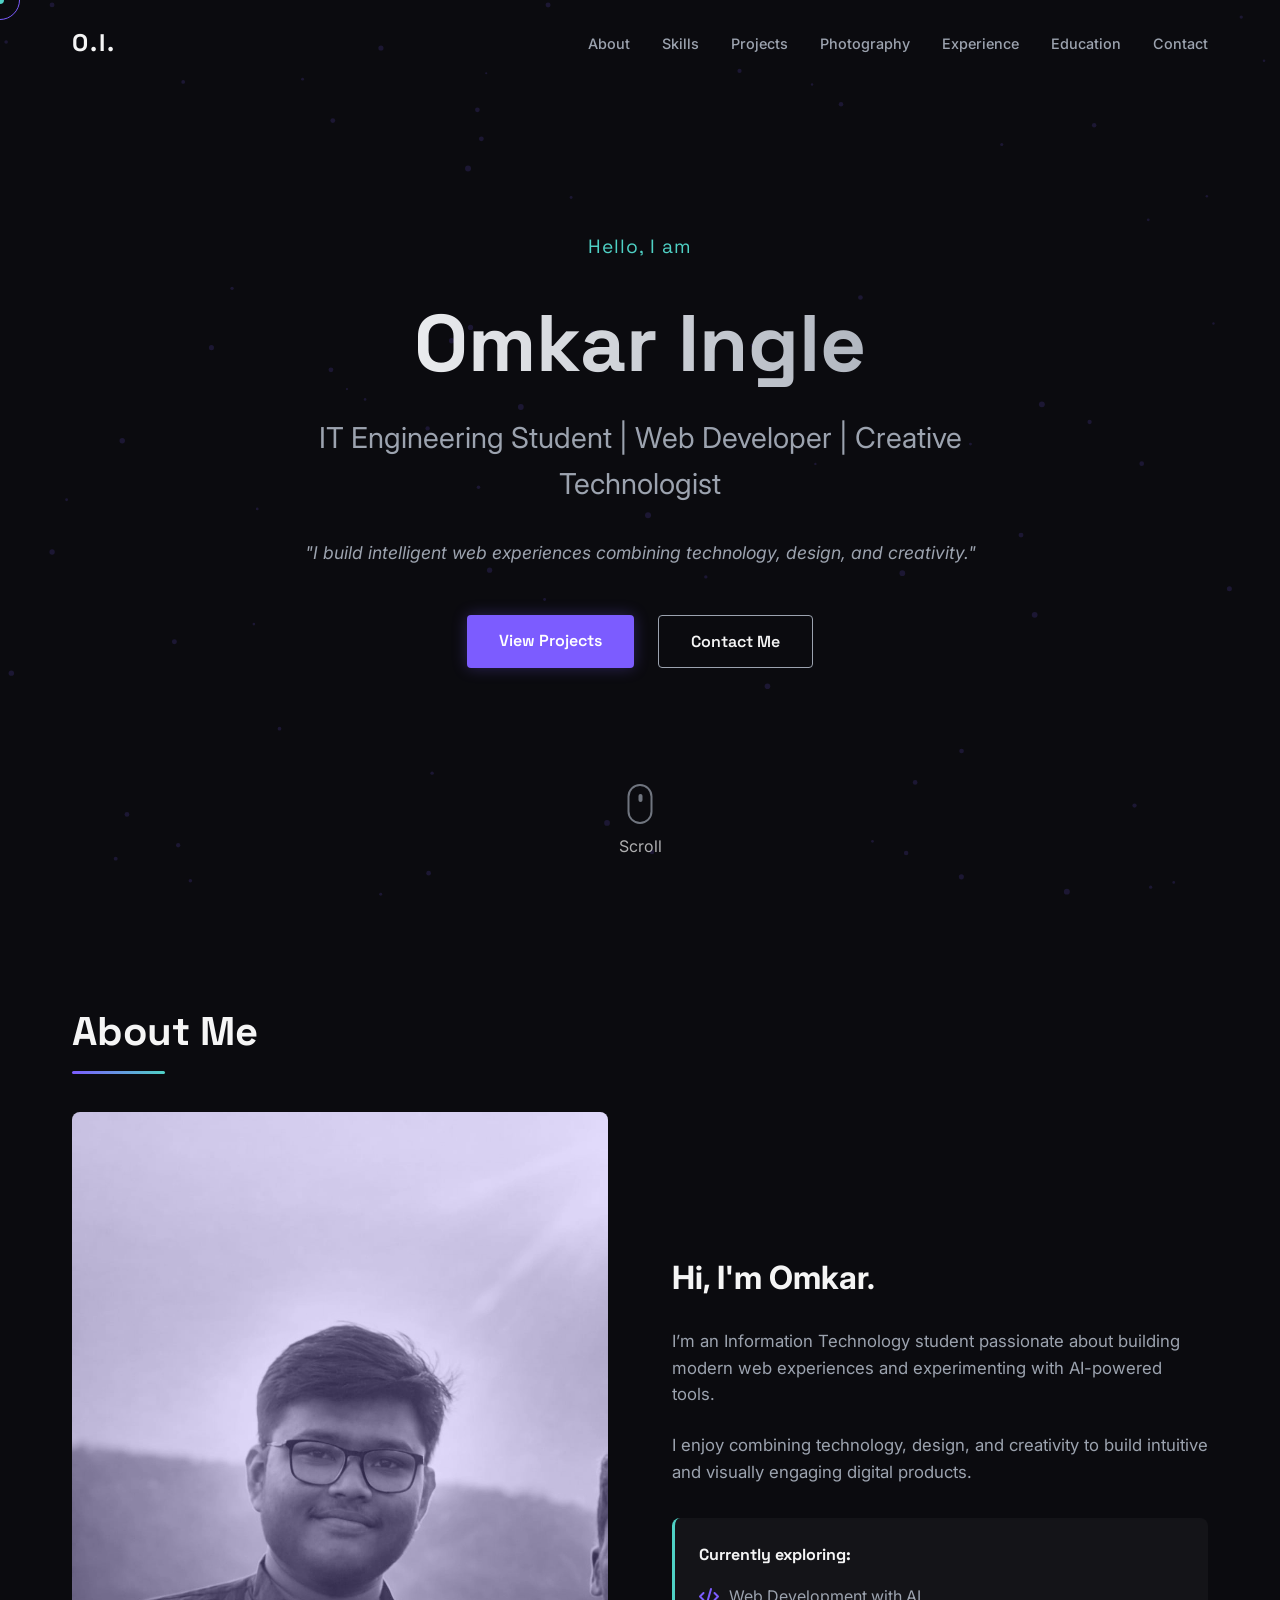
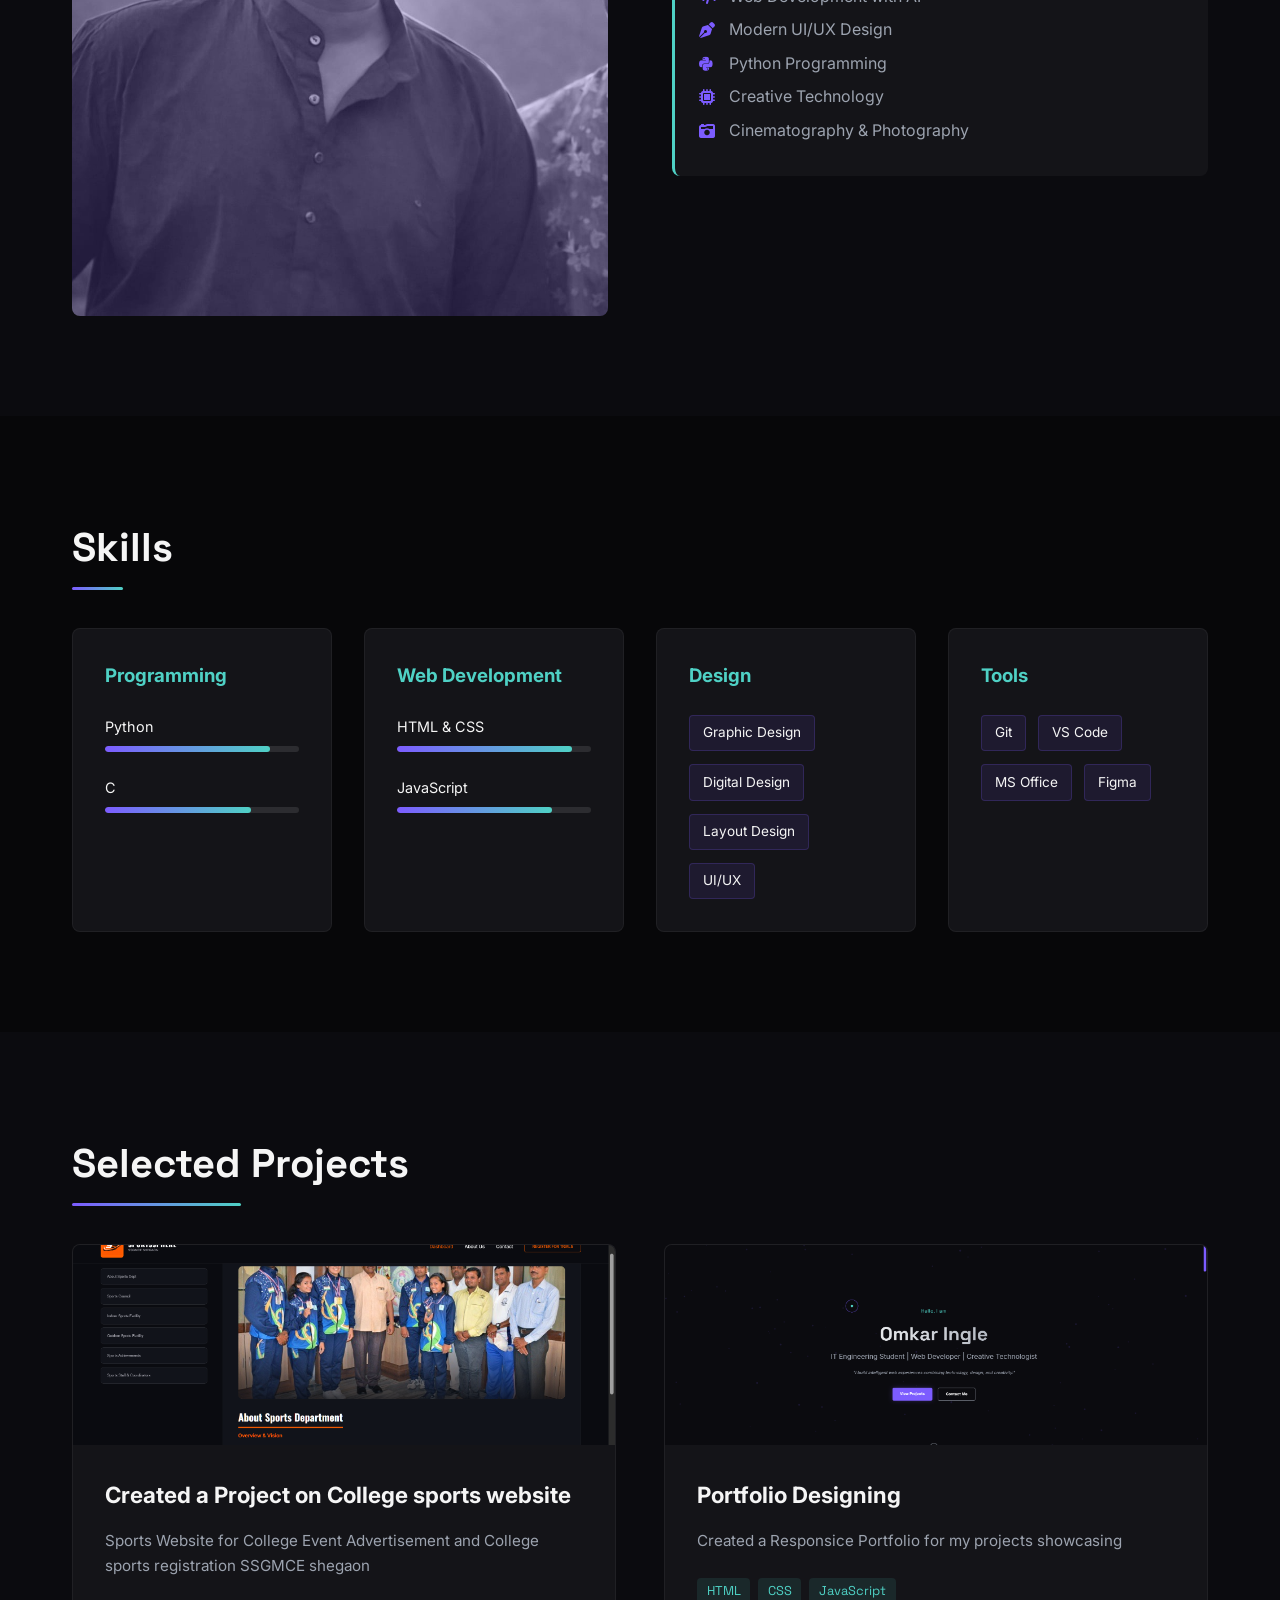
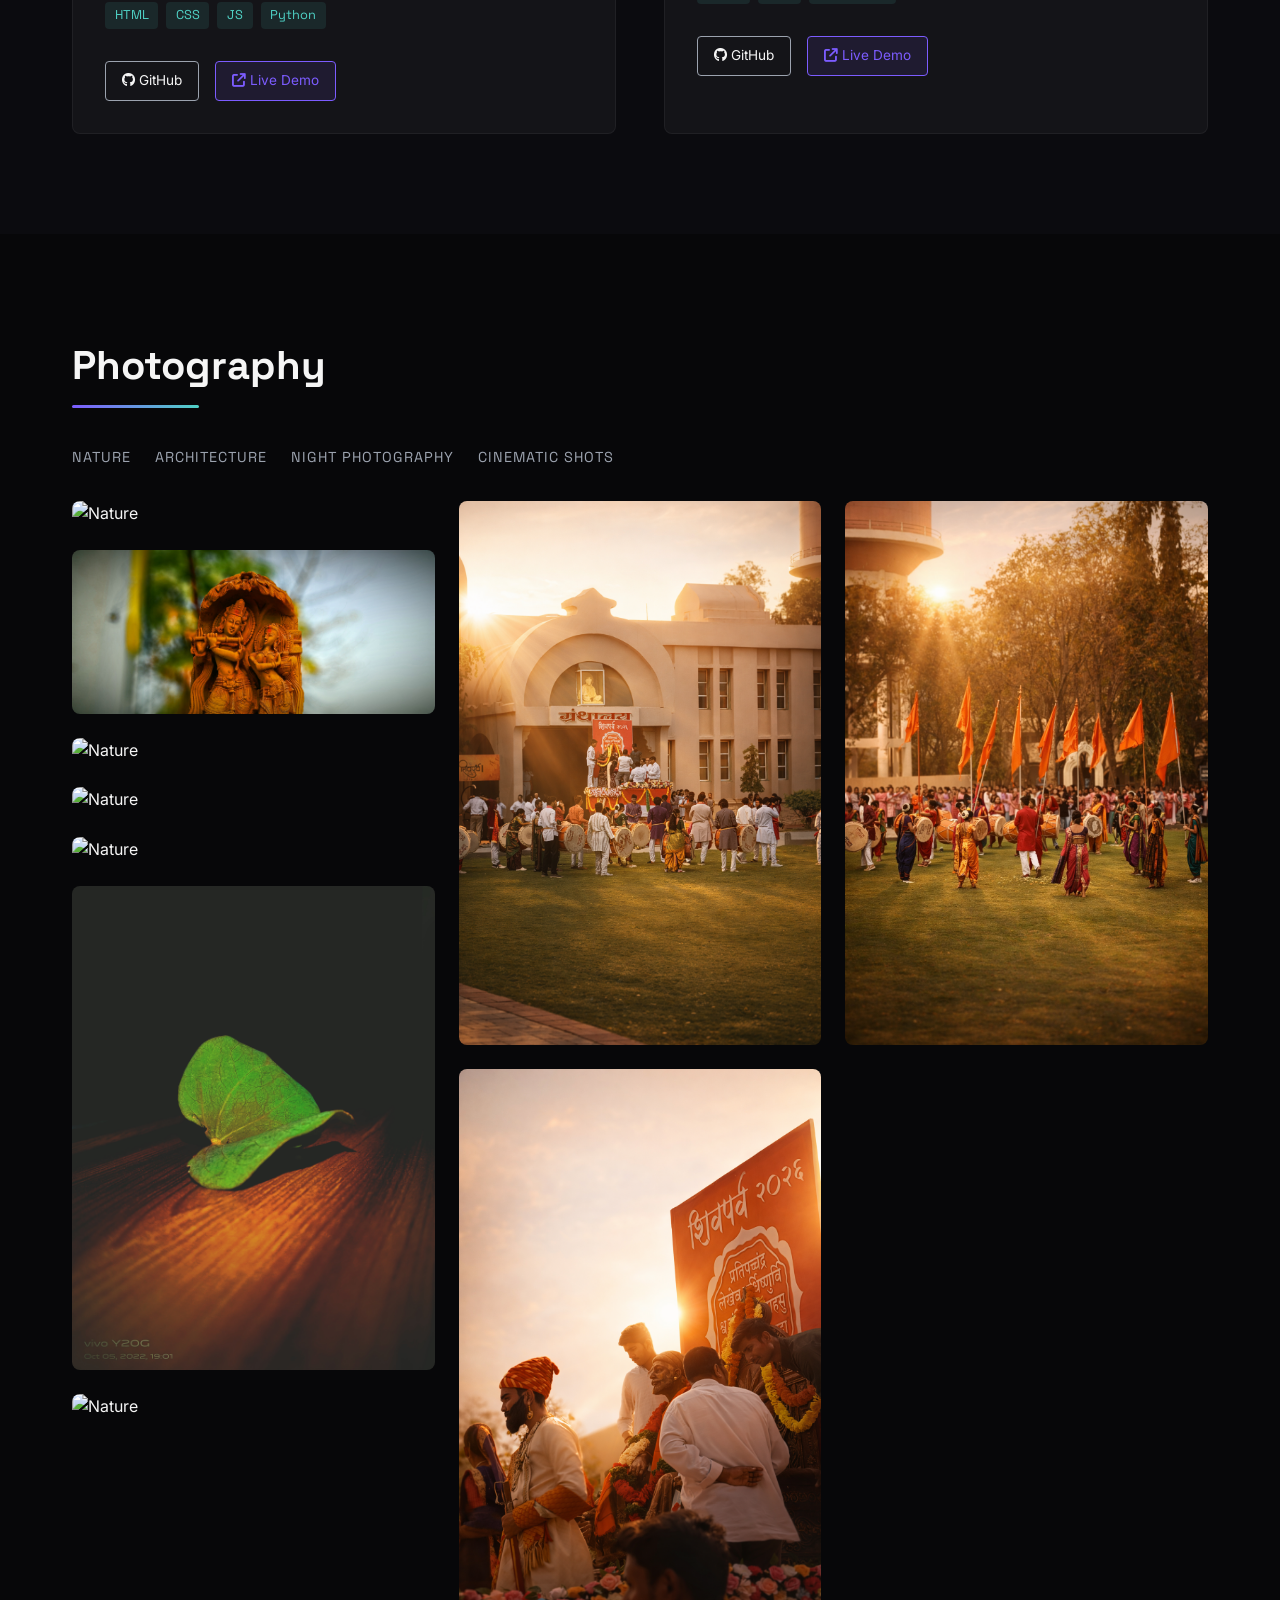
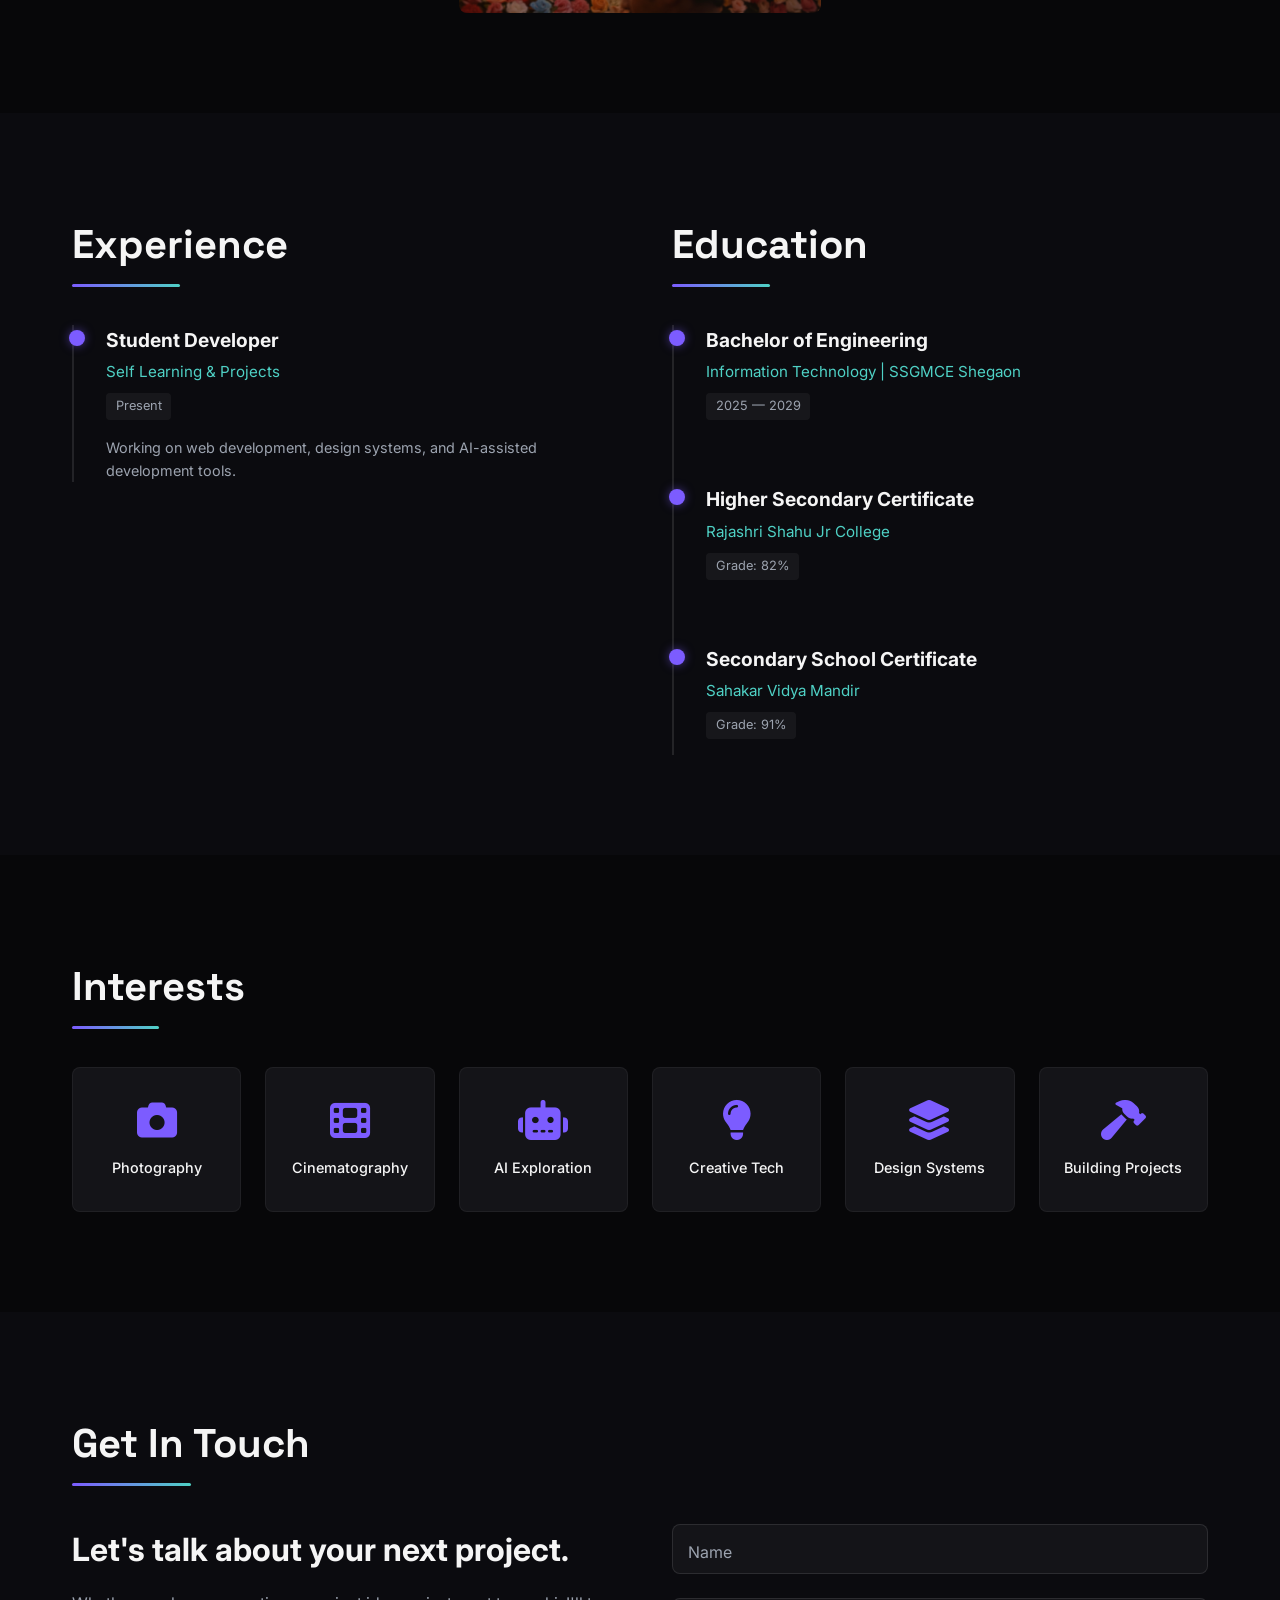
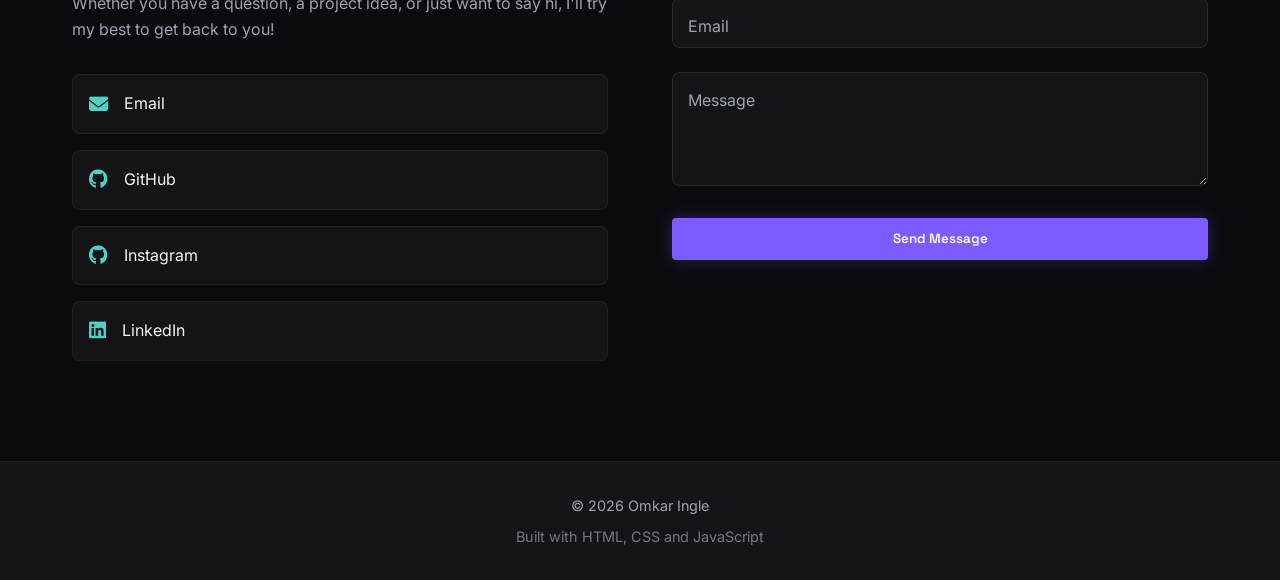
==== commit 5805db2a: "Update index.html" ====
--- a/index.html
+++ b/index.html
@@ -292,9 +292,10 @@
                     <h3>Let's talk about your next project.</h3>
                     <p>Whether you have a question, a project idea, or just want to say hi, I'll try my best to get back to you!</p>
                     <div class="social-links">
-                        <a href="mailto:hello@example.com" class="social-btn"><i class="fa-solid fa-envelope"></i> Email</a>
-                        <a href="#" class="social-btn"><i class="fa-brands fa-github"></i> GitHub</a>
-                        <a href="#" class="social-btn"><i class="fa-brands fa-linkedin"></i> LinkedIn</a>
+                        <a href="omkar.ingle757@gmail.com" class="social-btn"><i class="fa-solid fa-envelope"></i> Email</a>
+                        <a href="https://github.com/omkaringlee" class="social-btn"><i class="fa-brands fa-github"></i> GitHub</a>
+                        <a href="www.instagram.com/omkarigl" class="social-btn"><i class="fa-brands fa-github"></i> Instagram</a>
+                        <a href="https://www.linkedin.com/in/omkar-ingle-723a1a324/" class="social-btn"><i class="fa-brands fa-linkedin"></i> LinkedIn</a>
                     </div>
                 </div>
                 <form class="contact-form fade-in right">
